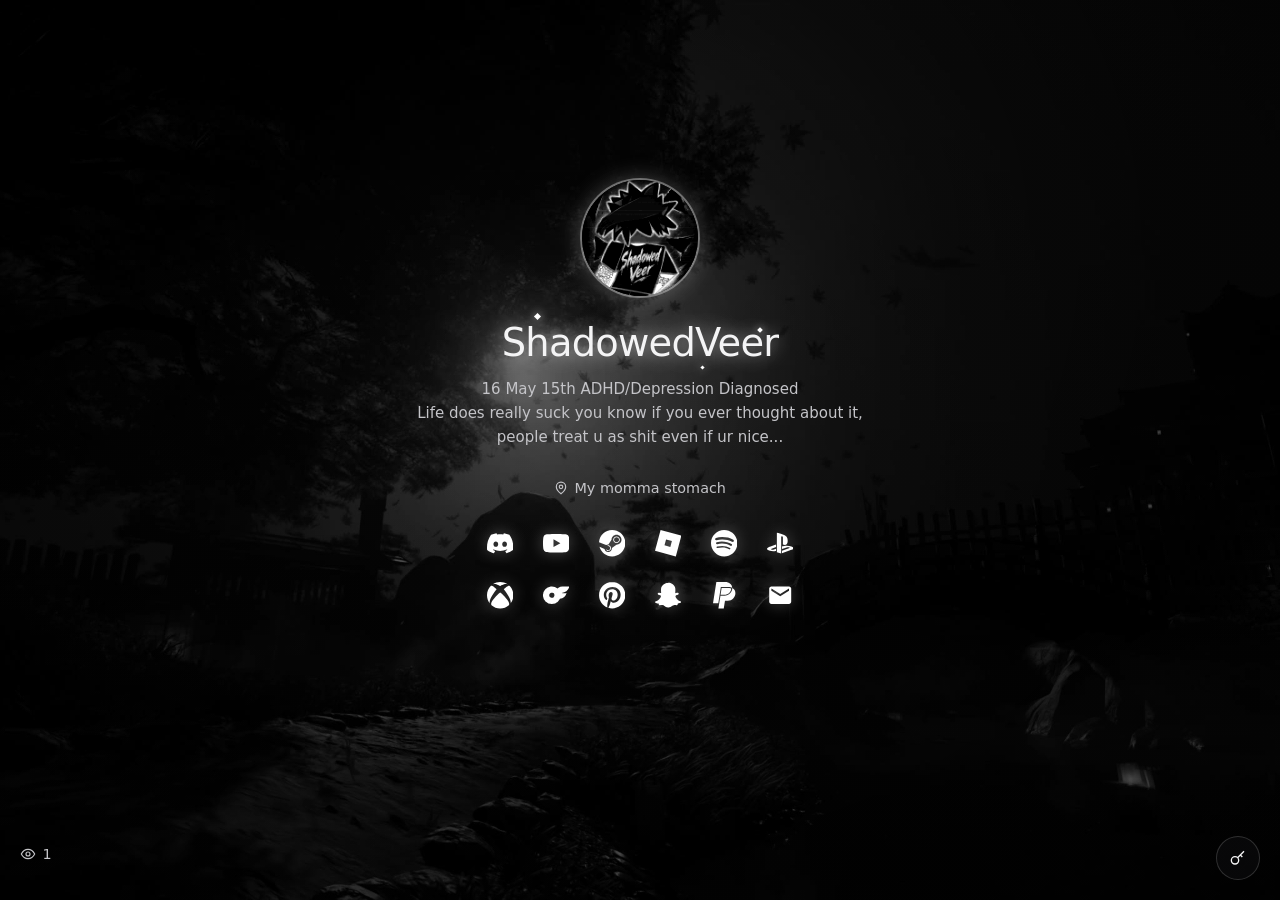
==== index.html @ 4dba654a "Add files via upload" ====
<!DOCTYPE html>
<html lang="en">
<head>
  <meta charset="utf-8" />
  <meta name="viewport" content="width=device-width, initial-scale=1" />
  <title>ShadowedVeer</title>
  <meta name="description" content="16 May 15th ADHD/Depression Diagnosed. Life does really suck you know if you ever thought about it..." />
  <meta name="theme-color" content="#050506" />
  <link rel="icon" href="favicon.svg" />
  <meta property="og:title" content="ShadowedVeer" />
  <meta property="og:image" content="og.jpg" />
  <link rel="stylesheet" href="https://api.fontshare.com/v2/css?f[]=satoshi@400,500,700&display=swap" />
  <style>
    :root {
      --bg: #050506; --fg: #f4f4f5; --muted: #c4c4c8; --subtle: #8e8e96;
      --glass: rgb(18 18 20 / 42%); --border: rgb(255 255 255 / 16%); --danger: #ef4444;
    }
    * { box-sizing: border-box; }
    html, body { margin: 0; min-height: 100dvh; background: var(--bg); color: var(--fg);
      font-family: Satoshi, ui-sans-serif, system-ui, sans-serif; -webkit-font-smoothing: antialiased;
      cursor: url("media/cursor.png") 16 16, auto; }
    button, a, input, select, textarea { font-family: inherit; }
    button, a { cursor: url("media/cursor.png") 16 16, pointer; }
    .bg-video { position: fixed; inset: 0; width: 100%; height: 100%; object-fit: cover; pointer-events: none;
      filter: grayscale(1) contrast(1.04) brightness(.8); z-index: 0; }
    .veil { position: fixed; inset: 0; z-index: 1; pointer-events: none;
      background: radial-gradient(ellipse at 50% 28%, transparent, rgb(0 0 0 / 28%) 72%),
                  linear-gradient(to bottom, rgb(0 0 0 / 8%), rgb(0 0 0 / 32%)); }
    .snow { position: fixed; inset: 0; overflow: hidden; pointer-events: none; z-index: 1; }
    .flake { position: absolute; top: -12px; border-radius: 9999px; background: #f8f8f8;
      box-shadow: 0 0 6px rgb(255 255 255 / 45%); animation: fall linear infinite; }
    .wrap { position: relative; z-index: 2; min-height: 100dvh; display: flex; flex-direction: column;
      align-items: center; justify-content: center; text-align: center; padding: 2.5rem 1.25rem 7rem; }
    .avatar-wrap { position: relative; margin-bottom: 1.25rem; isolation: isolate; }
    .avatar-wrap::before { content: ""; position: absolute; inset: -10px; border-radius: 9999px;
      background: radial-gradient(circle, rgb(255 255 255 / 35%), transparent 68%); filter: blur(8px); }
    .avatar { position: relative; z-index: 1; width: 7.25rem; height: 7.25rem; border-radius: 9999px; object-fit: cover;
      filter: grayscale(1) contrast(1.12); box-shadow: 0 0 0 2px rgb(255 255 255 / 35%), 0 0 28px rgb(255 255 255 / 22%); }
    .name-box { position: relative; margin-bottom: .75rem; }
    h1 { margin: 0; font-size: clamp(2rem, 6vw, 2.4rem); font-weight: 500; letter-spacing: -.02em;
      text-shadow: 0 0 18px rgb(255 255 255 / 55%), 0 0 42px rgb(255 255 255 / 22%); }
    .sparkle { position: absolute; width: 5px; height: 5px; background: #fff; transform: rotate(45deg);
      box-shadow: 0 0 8px rgb(255 255 255 / 80%); animation: twinkle 2.6s ease-in-out infinite; pointer-events: none; }
    .sparkle.a { top: -6px; left: 12%; } .sparkle.b { top: 8px; right: 6%; width: 4px; height: 4px; animation-delay: .8s; }
    .sparkle.c { bottom: -4px; left: 72%; width: 3px; height: 3px; animation-delay: 1.5s; }
    .bio { max-width: 28rem; margin: 0 0 1rem; font-size: 15px; line-height: 1.6; color: var(--muted); white-space: pre-line; }
    .loc { display: flex; align-items: center; justify-content: center; gap: .4rem; color: var(--muted); font-size: .9rem; margin-bottom: 1.75rem; }
    .socials { display: flex; flex-wrap: wrap; justify-content: center; gap: .75rem 1rem; max-width: 22rem; margin: 0 auto 2rem; padding: 0; list-style: none; }
    .socials a, .socials button { display: grid; place-items: center; width: 2.5rem; height: 2.5rem; color: #fff;
      background: none; border: 0; filter: drop-shadow(0 0 8px rgb(255 255 255 / 28%)); }
    .socials svg { width: 1.65rem; height: 1.65rem; fill: currentColor; }
    .views { position: absolute; left: 1.25rem; bottom: 1.5rem; display: flex; align-items: center; gap: .4rem;
      color: var(--muted); font-variant-numeric: tabular-nums; font-size: .9rem; z-index: 3; }
    .login-wrap { position: fixed; right: 1.25rem; bottom: 1.25rem; z-index: 40; }
    .glass { background: var(--glass); border: 1px solid var(--border); backdrop-filter: blur(20px); border-radius: 1rem; }
    .login-btn { width: 2.75rem; height: 2.75rem; border-radius: 9999px; display: grid; place-items: center;
      color: var(--fg); background: var(--glass); border: 1px solid var(--border); }
    .login-panel { width: 18rem; padding: 1rem; margin-bottom: .5rem; }
    .login-panel h3 { margin: 0 0 .75rem; font-size: .9rem; font-weight: 500; }
    .field { width: 100%; margin: 0 0 .6rem; padding: .65rem .75rem; border-radius: .75rem; border: 1px solid var(--border);
      background: rgb(0 0 0 / 40%); color: var(--fg); font-size: .9rem; outline: none; }
    .go, .save { width: 100%; padding: .7rem; border: 0; border-radius: .75rem; background: #fff; color: #111; font-weight: 600; }
    .err { color: var(--danger); font-size: .8rem; margin: 0 0 .5rem; }
    .player { position: fixed; left: 50%; bottom: 4.5rem; transform: translateX(-50%); z-index: 30; width: min(22rem, calc(100% - 2rem));
      padding: .65rem .75rem; display: none; align-items: center; gap: .75rem; }
    .player.on { display: flex; }
    @media (min-width: 640px) { .player { bottom: 1.5rem; } }
    .thumb { width: 2.5rem; height: 2.5rem; border-radius: .5rem; object-fit: cover; background: #111; }
    .player .meta { min-width: 0; flex: 1; text-align: left; }
    .player .meta p { margin: 0; font-size: .85rem; white-space: nowrap; overflow: hidden; text-overflow: ellipsis; }
    .player .meta span { color: var(--muted); font-size: .75rem; }
    .ctrls { display: flex; gap: 2px; }
    .ctrls button { width: 2.25rem; height: 2.25rem; border: 0; background: none; color: var(--muted); }
    .ctrls .play { background: #fff; color: #111; border-radius: 9999px; }
    .admin { display: none; position: relative; z-index: 5; width: min(40rem, 100%); margin: 0 auto; padding: 1.5rem 1rem 6rem; text-align: left; }
    .admin h1 { font-size: 1.5rem; text-shadow: none; }
    .card { padding: 1.15rem; margin-bottom: 1rem; }
    .card h2 { margin: 0 0 .85rem; font-size: .9rem; font-weight: 500; }
    label span { display: block; font-size: .7rem; letter-spacing: .04em; text-transform: uppercase; color: var(--muted); margin-bottom: .35rem; }
    .row { display: flex; gap: .5rem; align-items: center; }
    .ghost { background: none; border: 1px solid var(--border); color: var(--muted); border-radius: 9999px; padding: .35rem .75rem; font-size: .75rem; }
    .muted { color: var(--muted); font-size: .85rem; }
    .tiny { color: var(--subtle); font-size: .75rem; }
    body.admin-mode .wrap, body.admin-mode .bg-video, body.admin-mode .veil, body.admin-mode .snow, body.admin-mode .views, body.admin-mode .player { display: none !important; }
    body.admin-mode .admin { display: block; }
    body.admin-mode { background: #0a0a0b; }
    @keyframes fall { from { transform: translate3d(0,-8vh,0); } to { transform: translate3d(var(--drift,12px),108vh,0); } }
    @keyframes twinkle { 0%,100% { opacity: .2; transform: rotate(45deg) scale(.7); } 50% { opacity: 1; transform: rotate(45deg) scale(1.15); } }
  </style>
</head>
<body>
  <video class="bg-video" id="bg" autoplay muted loop playsinline poster="media/bg-poster.jpg">
    <source src="media/bg.mp4" type="video/mp4" />
  </video>
  <div class="veil"></div>
  <div class="snow" id="snow"></div>

  <main class="wrap">
    <div class="avatar-wrap">
      <img class="avatar" id="avatar" src="media/avatar.gif" alt="" />
    </div>
    <div class="name-box">
      <span class="sparkle a"></span><span class="sparkle b"></span><span class="sparkle c"></span>
      <h1 id="name">ShadowedVeer</h1>
    </div>
    <p class="bio" id="bio">16 May 15th ADHD/Depression Diagnosed
Life does really suck you know if you ever thought about it, people treat u as shit even if ur nice...</p>
    <p class="loc">
      <svg width="14" height="14" viewBox="0 0 24 24" fill="none" stroke="currentColor" stroke-width="2"><path d="M20 10c0 6-8 12-8 12s-8-6-8-12a8 8 0 1 1 16 0z"/><circle cx="12" cy="10" r="3"/></svg>
      <span id="loc">My momma stomach</span>
    </p>
    <ul class="socials" id="socials"></ul>
  </main>
  <p class="views">
    <svg width="16" height="16" viewBox="0 0 24 24" fill="none" stroke="currentColor" stroke-width="1.75"><path d="M2 12s3.5-7 10-7 10 7 10 7-3.5 7-10 7S2 12 2 12z"/><circle cx="12" cy="12" r="3"/></svg>
    <span id="views">0</span>
  </p>

  <div class="player glass" id="player">
    <img class="thumb" id="yt-thumb" alt="" />
    <div id="yt-host" style="position:absolute;width:1px;height:1px;overflow:hidden"></div>
    <div class="meta"><p id="yt-title">YouTube</p><span id="yt-sub">tap to play</span></div>
    <div class="ctrls">
      <button type="button" id="yt-prev" hidden>Prev</button>
      <button type="button" class="play" id="yt-play">Play</button>
      <button type="button" id="yt-next" hidden>Next</button>
    </div>
  </div>

  <div class="login-wrap">
    <div id="login-panel" class="login-panel glass" hidden>
      <div class="row" style="justify-content:space-between;margin-bottom:.5rem">
        <h3>Login with password</h3>
        <button type="button" id="login-x" class="ghost">X</button>
      </div>
      <form id="login-form">
        <input class="field" type="password" id="pw" placeholder="Password" autocomplete="current-password" />
        <p class="err" id="login-err" hidden>Wrong password</p>
        <button class="go" type="submit">Enter</button>
      </form>
    </div>
    <button class="login-btn" id="login-open" type="button" aria-label="Login">
      <svg width="16" height="16" viewBox="0 0 24 24" fill="none" stroke="currentColor" stroke-width="2"><circle cx="7.5" cy="15.5" r="5.5"/><path d="M21 2l-9.6 9.6M15.5 7.5l3 3"/></svg>
    </button>
  </div>

  <div class="admin" id="admin">
    <h1>Edit profile</h1>
    <p class="muted">Changes save in this browser.</p>
    <form id="ed">
      <div class="card glass">
        <h2>Identity</h2>
        <label><span>Name</span><input class="field" id="f-name" maxlength="40" /></label>
        <label><span>Bio</span><textarea class="field" id="f-bio" rows="4"></textarea></label>
        <label><span>Location</span><input class="field" id="f-loc" /></label>
      </div>
      <div class="card glass">
        <h2>Profile picture URL</h2>
        <input class="field" id="f-avatar" placeholder="media/avatar.gif or https://..." />
      </div>
      <div class="card glass">
        <h2>Background URL</h2>
        <input class="field" id="f-bg" placeholder="media/bg.mp4 or https://..." />
      </div>
      <div class="card glass">
        <div class="row" style="justify-content:space-between"><h2>YouTube links</h2>
          <button type="button" class="ghost" id="add-yt">Add link</button></div>
        <div id="yt-list"></div>
      </div>
      <button class="save" type="submit">Save changes</button>
      <p class="tiny" style="margin-top:.8rem"><a href="index.html" style="color:var(--muted)">View profile</a></p>
    </form>
  </div>

  <script>
    (function () {
      var PASS = "96924495nayn@";
      var KEY = "sv-profile-v1";
      var ICONS = {
        discord: "M20.317 4.37a19.79 19.79 0 00-4.885-1.515.074.074 0 00-.079.037c-.21.375-.445.865-.608 1.25-1.845-.276-3.68-.276-5.487 0-.164-.393-.406-.874-.618-1.25a.077.077 0 00-.079-.037 19.736 19.736 0 00-4.885 1.516.07.07 0 00-.032.027C.533 9.046-.319 13.58.099 18.058a.082.082 0 00.031.056c2.053 1.508 4.041 2.423 5.993 3.029a.078.078 0 00.084-.028c.462-.63.873-1.295 1.226-1.994a.076.076 0 00-.042-.106 12.3 12.3 0 01-1.872-.892.077.077 0 01-.008-.128c.126-.094.252-.192.372-.291a.074.074 0 01.078-.011c3.928 1.793 8.18 1.793 12.061 0a.074.074 0 01.079.01c.12.099.246.198.373.292a.077.077 0 01-.007.128 12.3 12.3 0 01-1.873.891.077.077 0 00-.041.107c.36.698.772 1.363 1.225 1.993a.076.076 0 00.084.029c1.961-.607 3.95-1.522 6.002-3.03a.077.077 0 00.031-.055c.5-5.177-.838-9.674-3.549-13.66a.061.061 0 00-.031-.03zM8.02 15.331c-1.183 0-2.157-1.086-2.157-2.419 0-1.333.956-2.419 2.157-2.419 1.211 0 2.176 1.095 2.157 2.42 0 1.333-.956 2.418-2.157 2.418zm7.975 0c-1.183 0-2.157-1.086-2.157-2.419 0-1.333.955-2.419 2.157-2.419 1.21 0 2.176 1.095 2.157 2.42 0 1.333-.946 2.418-2.157 2.418z",
        youtube: "M23.498 6.186a3.016 3.016 0 00-2.122-2.136C19.505 3.545 12 3.545 12 3.545s-7.505 0-9.377.505A3.017 3.017 0 00.502 6.186C0 8.07 0 12 0 12s0 3.93.502 5.814a3.016 3.016 0 002.122 2.136c1.871.505 9.376.505 9.376.505s7.505 0 9.377-.505a3.015 3.015 0 002.122-2.136C24 15.93 24 12 24 12s0-3.93-.502-5.814zM9.545 15.568V8.432L15.818 12l-6.273 3.568z",
        steam: "M11.979 0C5.678 0 .511 4.86.022 11.037l6.432 2.658c.545-.371 1.203-.59 1.912-.59.063 0 .125.004.188.006l2.861-4.142V8.91c0-2.495 2.028-4.524 4.524-4.524 2.494 0 4.524 2.031 4.524 4.527s-2.03 4.525-4.524 4.525h-.105l-4.076 2.911c0 .052.004.105.004.159 0 1.875-1.515 3.396-3.39 3.396-1.635 0-3.016-1.173-3.331-2.727L.436 15.27C1.862 20.307 6.486 24 11.979 24c6.627 0 11.999-5.373 11.999-12S18.605 0 11.979 0zM7.54 18.21l-1.473-.61c.262.543.714.999 1.314 1.25 1.297.539 2.793-.076 3.332-1.375.263-.63.264-1.319.005-1.949s-.75-1.121-1.377-1.383c-.624-.26-1.29-.249-1.878-.03l1.523.63c.956.4 1.409 1.5 1.009 2.455-.397.957-1.497 1.41-2.454 1.012H7.54zm11.415-9.303c0-1.662-1.353-3.015-3.015-3.015-1.665 0-3.015 1.353-3.015 3.015 0 1.665 1.35 3.015 3.015 3.015 1.663 0 3.015-1.35 3.015-3.015zm-5.273-.005c0-1.252 1.013-2.266 2.265-2.266 1.249 0 2.266 1.014 2.266 2.266 0 1.251-1.017 2.265-2.266 2.265-1.253 0-2.265-1.014-2.265-2.265z",
        roblox: "M18.926 23.998 0 18.892 5.075.002 24 5.108ZM15.348 10.09l-5.282-1.453-1.414 5.273 5.282 1.453z",
        spotify: "M12 0C5.4 0 0 5.4 0 12s5.4 12 12 12 12-5.4 12-12S18.66 0 12 0zm5.521 17.34c-.24.359-.66.48-1.021.24-2.82-1.74-6.36-2.101-10.561-1.141-.418.122-.779-.179-.899-.539-.12-.421.18-.78.54-.9 4.56-1.021 8.52-.6 11.64 1.32.42.18.479.659.301 1.02zm1.44-3.3c-.301.42-.841.6-1.262.3-3.239-1.98-8.159-2.58-11.939-1.38-.479.12-1.02-.12-1.14-.6-.12-.48.12-1.021.6-1.141C9.6 9.9 15 10.561 18.72 12.84c.361.181.54.78.241 1.2zm.12-3.36C15.24 8.4 8.82 8.16 5.16 9.301c-.6.179-1.2-.181-1.38-.721-.18-.601.18-1.2.72-1.381 4.26-1.26 11.28-1.02 15.721 1.621.539.3.719 1.02.419 1.56-.299.421-1.02.599-1.559.3z",
        playstation: "M8.984 2.596v17.547l3.915 1.261V6.688c0-.69.304-1.151.794-.991.636.18.76.814.76 1.505v5.875c2.441 1.193 4.362-.002 4.362-3.152 0-3.237-1.126-4.675-4.438-5.827-1.307-.448-3.728-1.186-5.39-1.502zm4.656 16.241l6.296-2.275c.715-.258.826-.625.246-.818-.586-.192-1.637-.139-2.357.123l-4.205 1.5V14.98l.24-.085s1.201-.42 2.913-.615c1.696-.18 3.785.03 5.437.661 1.848.601 2.04 1.472 1.576 2.072-.465.6-1.622 1.036-1.622 1.036l-8.544 3.107V18.86zM1.807 18.6c-1.9-.545-2.214-1.668-1.352-2.32.801-.586 2.16-1.052 2.16-1.052l5.615-2.013v2.313L4.205 17c-.705.271-.825.632-.239.826.586.195 1.637.15 2.343-.12L8.247 17v2.074c-.12.03-.256.044-.39.073-1.939.331-3.996.196-6.038-.479z",
        xbox: "M4.102 21.033C6.211 22.881 8.977 24 12 24c3.026 0 5.789-1.119 7.902-2.967 1.877-1.912-4.316-8.709-7.902-11.417-3.582 2.708-9.779 9.505-7.898 11.417zm11.16-14.406c2.5 2.961 7.484 10.313 6.076 12.912C23.002 17.48 24 14.861 24 12.004c0-3.34-1.365-6.362-3.57-8.536 0 0-.027-.022-.082-.042-.063-.022-.152-.045-.281-.045-.592 0-1.985.434-4.805 3.246zM3.654 3.426c-.057.02-.082.041-.086.042C1.365 5.642 0 8.664 0 12.004c0 2.854.998 5.473 2.661 7.533-1.401-2.605 3.579-9.951 6.08-12.91-2.82-2.813-4.216-3.245-4.806-3.245-.131 0-.223.021-.281.046v-.002zM12 3.551S9.055 1.828 6.755 1.746c-.903-.033-1.454.295-1.521.339C7.379.646 9.659 0 11.984 0H12c2.334 0 4.605.646 6.766 2.085-.068-.046-.615-.372-1.52-.339C14.946 1.828 12 3.545 12 3.545v.006z",
        onlyfans: "M24 4.003h-4.015c-3.45 0-5.3.197-6.748 1.957a7.996 7.996 0 1 0 2.103 9.211c3.182-.231 5.39-2.134 6.085-5.173 0 0-2.399.585-4.43 0 4.018-.777 6.333-3.037 7.005-5.995zM5.61 12A2.391 2.391 0 0 1 9.28 9.97a2.966 2.966 0 0 1 2.998-2.528h.008c-.92 1.778-1.407 3.352-1.998 5.263A2.392 2.392 0 0 1 5.61 12zm2.386-7.996a7.996 7.996 0 1 0 7.996 7.996 7.996 7.996 0 0 0-7.996-7.996zm0 10.394A2.399 2.399 0 1 1 10.395 12a2.396 2.396 0 0 1-2.399 2.398z",
        pinterest: "M12.017 0C5.396 0 .029 5.367.029 11.987c0 5.079 3.158 9.417 7.618 11.162-.105-.949-.199-2.403.041-3.439.219-.937 1.406-5.957 1.406-5.957s-.359-.72-.359-1.781c0-1.663.967-2.911 2.168-2.911 1.024 0 1.518.769 1.518 1.688 0 1.029-.653 2.567-.992 3.992-.285 1.193.6 2.165 1.775 2.165 2.128 0 3.768-2.245 3.768-5.487 0-2.861-2.063-4.869-5.008-4.869-3.41 0-5.409 2.562-5.409 5.199 0 1.033.394 2.143.889 2.741.099.12.112.225.085.345-.09.375-.293 1.199-.334 1.363-.053.225-.172.271-.401.165-1.495-.69-2.433-2.878-2.433-4.646 0-3.776 2.748-7.252 7.92-7.252 4.158 0 7.392 2.967 7.392 6.923 0 4.135-2.607 7.462-6.233 7.462-1.214 0-2.354-.629-2.758-1.379l-.749 2.848c-.269 1.045-1.004 2.352-1.498 3.146 1.123.345 2.306.535 3.55.535 6.607 0 11.985-5.365 11.985-11.987C23.97 5.39 18.592.026 11.985.026L12.017 0z",
        snapchat: "M12.206.793c.99 0 4.347.276 5.93 3.821.529 1.193.403 3.219.299 4.847l-.003.06c-.012.18-.022.345-.03.51.075.045.203.09.401.09.3-.016.659-.12 1.033-.301.165-.088.344-.104.464-.104.182 0 .359.029.509.09.45.149.734.479.734.838.015.449-.39.839-1.213 1.168-.089.029-.209.075-.344.119-.45.135-1.139.36-1.333.81-.09.224-.061.524.12.868l.015.015c.06.136 1.526 3.475 4.791 4.014.255.044.435.27.42.509 0 .075-.015.149-.045.225-.24.569-1.273.988-3.146 1.271-.059.091-.12.375-.164.57-.029.179-.074.36-.134.553-.076.271-.27.405-.555.405h-.03c-.135 0-.313-.031-.538-.074-.36-.075-.765-.135-1.273-.135-.3 0-.599.015-.913.074-.6.104-1.123.464-1.723.884-.853.599-1.826 1.288-3.294 1.288-.06 0-.119-.015-.18-.015h-.149c-1.468 0-2.427-.675-3.279-1.288-.599-.42-1.107-.779-1.707-.884-.314-.045-.629-.074-.928-.074-.54 0-.958.089-1.272.149-.211.043-.391.074-.54.074-.374 0-.523-.224-.583-.42-.061-.192-.09-.389-.135-.567-.046-.181-.105-.494-.166-.57-1.918-.222-2.95-.642-3.189-1.226-.031-.063-.052-.15-.055-.225-.015-.243.165-.465.42-.509 3.264-.54 4.73-3.879 4.791-4.02l.016-.029c.18-.345.224-.645.119-.869-.195-.434-.884-.658-1.332-.809-.121-.029-.24-.074-.346-.119-1.107-.435-1.257-.93-1.197-1.273.09-.479.674-.793 1.168-.793.146 0 .27.029.383.074.42.194.789.3 1.104.3.234 0 .384-.06.465-.105l-.046-.569c-.098-1.626-.225-3.651.307-4.837C7.392 1.077 10.739.807 11.727.807l.419-.015h.06z",
        paypal: "M15.607 4.653H8.941L6.645 19.251H1.82L4.862 0h7.995c3.754 0 6.375 2.294 6.473 5.513-.648-.478-2.105-.86-3.722-.86m6.57 5.546c0 3.41-3.01 6.853-6.958 6.853h-2.493L11.595 24H6.74l1.845-11.538h3.592c4.208 0 7.346-3.634 7.153-6.949a5.24 5.24 0 0 1 2.848 4.686M9.653 5.546h6.408c.907 0 1.942.222 2.363.541-.195 2.741-2.655 5.483-6.441 5.483H8.714Z",
        email: "M20 4H4c-1.1 0-2 .9-2 2v12c0 1.1.9 2 2 2h16c1.1 0 2-.9 2-2V6c0-1.1-.9-2-2-2Zm0 4-8 5-8-5V6l8 5 8-5v2Z"
      };
      var DEFAULTS = {
        displayName: "ShadowedVeer",
        description: "16 May 15th ADHD/Depression Diagnosed\nLife does really suck you know if you ever thought about it, people treat u as shit even if ur nice...",
        location: "My momma stomach",
        avatar: "media/avatar.gif",
        background: "media/bg.mp4",
        socials: [
          { social: "discord", href: "https://discord.com/users/603150263913545729", mode: "link", value: "__veer" },
          { social: "youtube", href: "https://youtube.com/@Shadowed_Veer", mode: "link", value: "YouTube" },
          { social: "steam", href: "https://steamcommunity.com/id/veerwal", mode: "link", value: "veerwal" },
          { social: "roblox", href: "https://www.roblox.com/users/1602172915/profile", mode: "link", value: "Shadowed_Veer" },
          { social: "spotify", href: "https://open.spotify.com/user/31j4pghm6y7cz7bfi6kbivedrwq4", mode: "link", value: "Spotify" },
          { social: "playstation", href: "https://psnprofiles.com/S3_Veer", mode: "link", value: "S3_Veer" },
          { social: "xbox", href: "https://www.xbox.com/en-US/play/user/veerjersey", mode: "link", value: "veerjersey" },
          { social: "onlyfans", href: "", mode: "text", value: "LMAO HAHA U THOUGHT BOZO" },
          { social: "pinterest", href: "https://pinterest.com/shadowedveer", mode: "link", value: "Pinterest" },
          { social: "snapchat", href: "https://www.snapchat.com/add/shadowedveer", mode: "link", value: "shadowedveer" },
          { social: "paypal", href: "https://paypal.me/veerinter", mode: "link", value: "PayPal" },
          { social: "email", href: "mailto:shadowedveer@windowsxp.fyi", mode: "link", value: "email" }
        ],
        youtubeTracks: []
      };

      function loadProfile() {
        try {
          var s = JSON.parse(localStorage.getItem(KEY) || "null");
          if (s && s.displayName) {
            s.socials = s.socials || DEFAULTS.socials;
            s.youtubeTracks = s.youtubeTracks || [];
            return s;
          }
        } catch (e) {}
        return DEFAULTS;
      }
      function isAdmin() {
        var p = location.pathname.replace(/\/+$/, "");
        return /admin(\.html)?$/i.test(p) || location.hash === "#admin" || /[?&]admin(?:&|=|$)/.test(location.search);
      }
      function ytId(raw) {
        var v = String(raw || "").trim();
        if (/^[\w-]{11}$/.test(v)) return v;
        try {
          var u = new URL(v);
          var h = u.hostname.replace(/^www\./, "").replace(/^m\./, "");
          if (h === "youtu.be") {
            var id = u.pathname.split("/").filter(Boolean)[0];
            return /^[\w-]{11}$/.test(id || "") ? id : null;
          }
          if (h.indexOf("youtube.com") !== -1) {
            var q = u.searchParams.get("v");
            if (q && /^[\w-]{11}$/.test(q)) return q;
          }
        } catch (e) {}
        return null;
      }
      function svgIcon(name) {
        var path = ICONS[name] || ICONS.email;
        var ns = "http://www.w3.org/2000/svg";
        var s = document.createElementNS(ns, "svg");
        s.setAttribute("viewBox", "0 0 24 24");
        var p = document.createElementNS(ns, "path");
        p.setAttribute("d", path);
        s.appendChild(p);
        return s;
      }

      var profile = loadProfile();
      var list = document.getElementById("socials");
      profile.socials.forEach(function (s) {
        var li = document.createElement("li");
        var node;
        if (s.mode === "text" || !s.href) {
          node = document.createElement("button");
          node.type = "button";
          node.title = s.value || s.social;
          node.onclick = function () {
            if (navigator.clipboard) navigator.clipboard.writeText(s.value || "");
          };
        } else {
          node = document.createElement("a");
          node.href = s.href;
          node.target = "_blank";
          node.rel = "noopener";
          node.title = s.social;
        }
        node.appendChild(svgIcon(s.social));
        li.appendChild(node);
        list.appendChild(li);
      });

      document.getElementById("name").textContent = profile.displayName;
      document.getElementById("bio").textContent = profile.description;
      document.getElementById("loc").textContent = profile.location;
      document.getElementById("avatar").src = profile.avatar || "media/avatar.gif";
      var bg = document.getElementById("bg");
      if (profile.background && profile.background !== "media/bg.mp4") {
        bg.querySelector("source").src = profile.background;
        bg.load();
      }

      var snow = document.getElementById("snow");
      var n = Math.min(42, Math.floor(window.innerWidth / 20));
      for (var i = 0; i < n; i++) {
        var f = document.createElement("i");
        f.className = "flake";
        var sz = 2 + Math.random() * 4;
        f.style.left = Math.random() * 100 + "%";
        f.style.width = sz + "px";
        f.style.height = sz + "px";
        f.style.opacity = String(0.35 + Math.random() * 0.5);
        f.style.animationDuration = 8 + Math.random() * 10 + "s";
        f.style.animationDelay = -Math.random() * 12 + "s";
        f.style.setProperty("--drift", (Math.random() * 40 - 20).toFixed(0) + "px");
        snow.appendChild(f);
      }

      var views = Number(localStorage.getItem("sv-views") || "0") + 1;
      localStorage.setItem("sv-views", String(views));
      document.getElementById("views").textContent = String(views);
      fetch("https://api.counterapi.dev/v1/shadowedveer/lol/up").then(function (r) { return r.json(); }).then(function (j) {
        if (j && typeof j.count === "number") document.getElementById("views").textContent = String(j.count);
      }).catch(function () {});

      var frames = [profile.displayName, profile.displayName + ".", profile.displayName + "..", profile.displayName + "...", "\u2726 " + profile.displayName];
      var fi = 0;
      setInterval(function () { document.title = frames[fi++ % frames.length]; }, 900);

      document.getElementById("login-open").onclick = function () {
        if (sessionStorage.getItem("sv-ok") === "1") {
          location.href = "admin.html";
          return;
        }
        document.getElementById("login-panel").hidden = false;
      };
      document.getElementById("login-x").onclick = function () {
        document.getElementById("login-panel").hidden = true;
      };
      document.getElementById("login-form").onsubmit = function (e) {
        e.preventDefault();
        if (document.getElementById("pw").value === PASS) {
          sessionStorage.setItem("sv-ok", "1");
          location.href = "admin.html";
        } else {
          document.getElementById("login-err").hidden = false;
        }
      };

      var tracks = (profile.youtubeTracks || []).map(function (t) {
        return { url: t.url, videoId: t.videoId || ytId(t.url), title: t.title || "YouTube" };
      }).filter(function (t) { return t.videoId; });
      if (tracks.length) {
        var idx = 0, playing = false, player = null;
        document.getElementById("player").classList.add("on");
        document.getElementById("yt-thumb").src = "https://i.ytimg.com/vi/" + tracks[0].videoId + "/mqdefault.jpg";
        document.getElementById("yt-title").textContent = tracks[0].title;
        if (tracks.length > 1) {
          document.getElementById("yt-prev").hidden = false;
          document.getElementById("yt-next").hidden = false;
        }
        var tag = document.createElement("script");
        tag.src = "https://www.youtube.com/iframe_api";
        document.head.appendChild(tag);
        window.onYouTubeIframeAPIReady = function () {
          player = new YT.Player("yt-host", {
            videoId: tracks[0].videoId, width: 8, height: 8,
            playerVars: { autoplay: 0, controls: 0, rel: 0, playsinline: 1 }
          });
        };
        function show(i) {
          idx = i;
          document.getElementById("yt-title").textContent = tracks[i].title;
          document.getElementById("yt-thumb").src = "https://i.ytimg.com/vi/" + tracks[i].videoId + "/mqdefault.jpg";
          if (player) player.loadVideoById(tracks[i].videoId);
        }
        document.getElementById("yt-play").onclick = function () {
          if (!player) return;
          if (playing) player.pauseVideo(); else player.playVideo();
          playing = !playing;
          document.getElementById("yt-play").textContent = playing ? "Pause" : "Play";
        };
        document.getElementById("yt-prev").onclick = function () { show((idx - 1 + tracks.length) % tracks.length); };
        document.getElementById("yt-next").onclick = function () { show((idx + 1) % tracks.length); };
        window.addEventListener("pointerdown", function start() {
          if (player && player.playVideo) player.playVideo();
          window.removeEventListener("pointerdown", start);
        });
      }

      if (isAdmin()) {
        if (sessionStorage.getItem("sv-ok") !== "1") {
          document.getElementById("login-panel").hidden = false;
          document.getElementById("login-form").onsubmit = function (e) {
            e.preventDefault();
            if (document.getElementById("pw").value === PASS) {
              sessionStorage.setItem("sv-ok", "1");
              location.reload();
            } else document.getElementById("login-err").hidden = false;
          };
        } else {
          document.body.classList.add("admin-mode");
          document.getElementById("f-name").value = profile.displayName;
          document.getElementById("f-bio").value = profile.description;
          document.getElementById("f-loc").value = profile.location;
          document.getElementById("f-avatar").value = profile.avatar;
          document.getElementById("f-bg").value = profile.background;
          var ytBox = document.getElementById("yt-list");
          var yts = (profile.youtubeTracks || []).slice();
          function drawYt() {
            ytBox.innerHTML = "";
            yts.forEach(function (t, i) {
              var row = document.createElement("div");
              row.className = "row";
              row.style.margin = "0.4rem 0";
              var inp = document.createElement("input");
              inp.className = "field";
              inp.placeholder = "https://youtu.be/...";
              inp.value = t.url || "";
              inp.oninput = function () { yts[i].url = inp.value; };
              var rm = document.createElement("button");
              rm.type = "button";
              rm.className = "ghost";
              rm.textContent = "X";
              rm.onclick = function () { yts.splice(i, 1); drawYt(); };
              row.appendChild(inp);
              row.appendChild(rm);
              ytBox.appendChild(row);
            });
          }
          drawYt();
          document.getElementById("add-yt").onclick = function () {
            yts.push({ url: "", videoId: "", title: "YouTube" });
            drawYt();
          };
          document.getElementById("ed").onsubmit = function (e) {
            e.preventDefault();
            var next = {
              displayName: document.getElementById("f-name").value || profile.displayName,
              description: document.getElementById("f-bio").value,
              location: document.getElementById("f-loc").value,
              avatar: document.getElementById("f-avatar").value || profile.avatar,
              background: document.getElementById("f-bg").value || profile.background,
              socials: profile.socials,
              youtubeTracks: yts.map(function (t) {
                var id = ytId(t.url);
                return id ? { url: "https://www.youtube.com/watch?v=" + id, videoId: id, title: t.title || "YouTube" } : null;
              }).filter(Boolean)
            };
            localStorage.setItem(KEY, JSON.stringify(next));
            alert("Saved. Open the profile to see it.");
            location.href = "index.html";
          };
        }
      }
    })();
  </script>
</body>
</html>
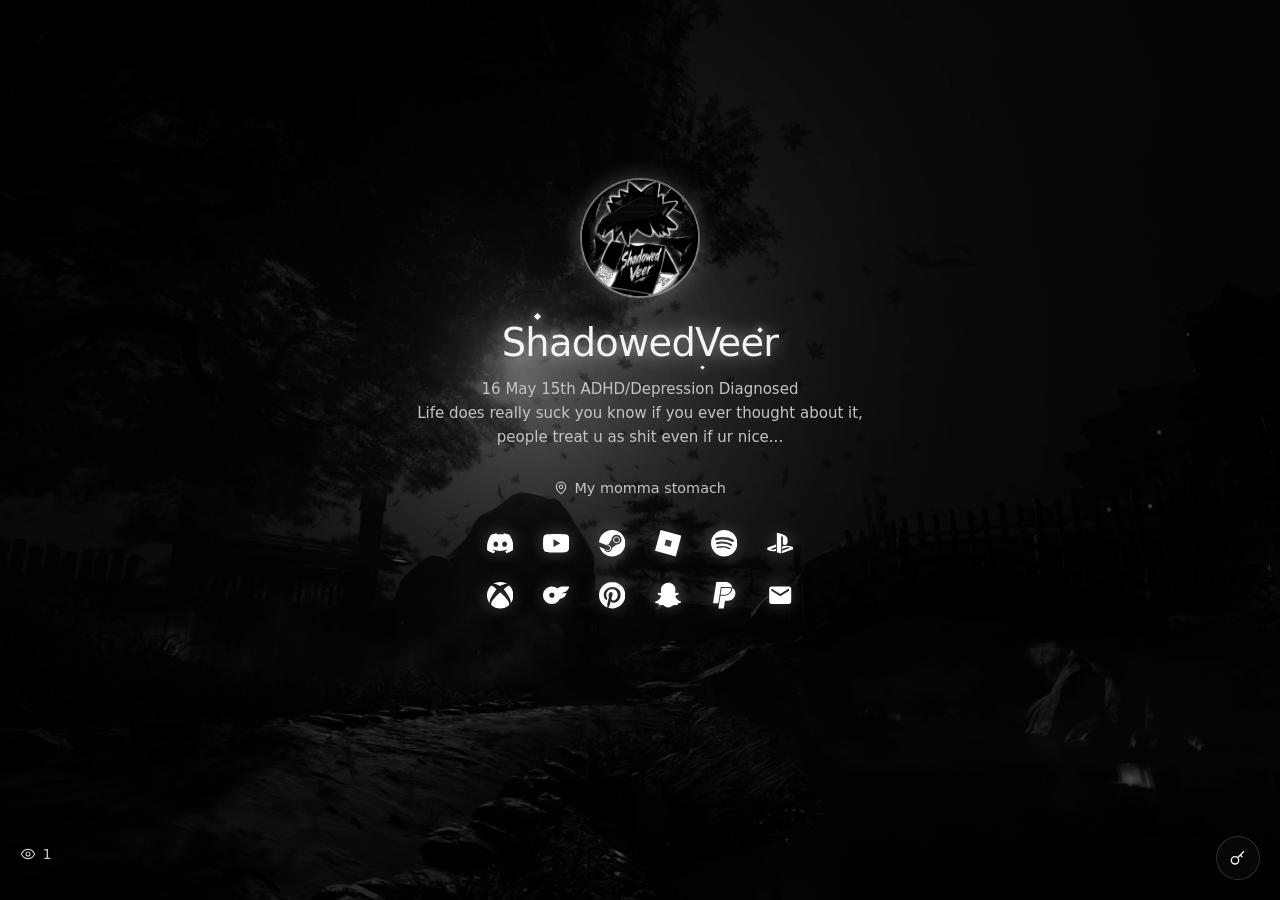
==== commit 4ac57b98: "Add files via upload" ====
--- a/index.html
+++ b/index.html
@@ -10,6 +10,12 @@
   <meta property="og:title" content="ShadowedVeer" />
   <meta property="og:image" content="og.jpg" />
   <link rel="stylesheet" href="https://api.fontshare.com/v2/css?f[]=satoshi@400,500,700&display=swap" />
+  <script>
+    (function () {
+      var t = location.pathname + location.search + location.hash;
+      if (/admin/i.test(t)) document.documentElement.classList.add("admin-on");
+    })();
+  </script>
   <style>
     :root {
       --bg: #050506; --fg: #f4f4f5; --muted: #c4c4c8; --subtle: #8e8e96;
@@ -81,9 +87,14 @@
     .ghost { background: none; border: 1px solid var(--border); color: var(--muted); border-radius: 9999px; padding: .35rem .75rem; font-size: .75rem; }
     .muted { color: var(--muted); font-size: .85rem; }
     .tiny { color: var(--subtle); font-size: .75rem; }
-    body.admin-mode .wrap, body.admin-mode .bg-video, body.admin-mode .veil, body.admin-mode .snow, body.admin-mode .views, body.admin-mode .player { display: none !important; }
+    body.admin-mode .wrap, body.admin-mode .bg-video, body.admin-mode .veil, body.admin-mode .snow, body.admin-mode .views, body.admin-mode .player, body.admin-mode .login-wrap { display: none !important; }
     body.admin-mode .admin { display: block; }
     body.admin-mode { background: #0a0a0b; }
+    html.admin-on .bg-video, html.admin-on .player, html.admin-on .wrap, html.admin-on .snow, html.admin-on .veil, html.admin-on .views, html.admin-on .login-wrap { display: none !important; }
+    html.admin-on .admin { display: block; }
+    html.admin-on, html.admin-on body { background: #0a0a0b; }
+    .preview { width: 4rem; height: 4rem; border-radius: 9999px; object-fit: cover; background: #111; }
+    .preview.wide { width: 100%; height: 5rem; border-radius: .75rem; }
     @keyframes fall { from { transform: translate3d(0,-8vh,0); } to { transform: translate3d(var(--drift,12px),108vh,0); } }
     @keyframes twinkle { 0%,100% { opacity: .2; transform: rotate(45deg) scale(.7); } 50% { opacity: 1; transform: rotate(45deg) scale(1.15); } }
   </style>
@@ -155,17 +166,30 @@
         <label><span>Location</span><input class="field" id="f-loc" /></label>
       </div>
       <div class="card glass">
-        <h2>Profile picture URL</h2>
-        <input class="field" id="f-avatar" placeholder="media/avatar.gif or https://..." />
+        <h2>Profile picture</h2>
+        <div class="row">
+          <img class="preview" id="avatar-prev" src="media/avatar.gif" alt="" />
+          <div style="flex:1">
+            <input class="field" id="f-avatar" placeholder="media/avatar.gif or https://..." />
+            <input class="field" type="file" id="avatar-file" accept="image/*" />
+          </div>
+        </div>
       </div>
       <div class="card glass">
-        <h2>Background URL</h2>
+        <h2>Background</h2>
         <input class="field" id="f-bg" placeholder="media/bg.mp4 or https://..." />
+        <input class="field" type="file" id="bg-file" accept="image/*,video/mp4,video/webm" />
       </div>
       <div class="card glass">
         <div class="row" style="justify-content:space-between"><h2>YouTube links</h2>
           <button type="button" class="ghost" id="add-yt">Add link</button></div>
+        <p class="tiny">These play on the public profile only — not here.</p>
         <div id="yt-list"></div>
+      </div>
+      <div class="card glass">
+        <div class="row" style="justify-content:space-between"><h2>Socials</h2>
+          <button type="button" class="ghost" id="add-soc">Add</button></div>
+        <div id="soc-list"></div>
       </div>
       <button class="save" type="submit">Save changes</button>
       <p class="tiny" style="margin-top:.8rem"><a href="index.html" style="color:var(--muted)">View profile</a></p>
@@ -174,7 +198,17 @@
 
   <script>
     (function () {
-      var PASS = "96924495nayn@";
+      var PASS_HASH = "44bab0297becebd410b16acd4dc55a425861a2582b3c8fe6478beb963263f61a";
+      function hex(buf) {
+        return Array.from(new Uint8Array(buf)).map(function (b) {
+          return b.toString(16).padStart(2, "0");
+        }).join("");
+      }
+      function checkPass(pw) {
+        return crypto.subtle.digest("SHA-256", new TextEncoder().encode("sv-admin-v1" + pw)).then(function (buf) {
+          return hex(buf) === PASS_HASH;
+        });
+      }
       var KEY = "sv-profile-v1";
       var ICONS = {
         discord: "M20.317 4.37a19.79 19.79 0 00-4.885-1.515.074.074 0 00-.079.037c-.21.375-.445.865-.608 1.25-1.845-.276-3.68-.276-5.487 0-.164-.393-.406-.874-.618-1.25a.077.077 0 00-.079-.037 19.736 19.736 0 00-4.885 1.516.07.07 0 00-.032.027C.533 9.046-.319 13.58.099 18.058a.082.082 0 00.031.056c2.053 1.508 4.041 2.423 5.993 3.029a.078.078 0 00.084-.028c.462-.63.873-1.295 1.226-1.994a.076.076 0 00-.042-.106 12.3 12.3 0 01-1.872-.892.077.077 0 01-.008-.128c.126-.094.252-.192.372-.291a.074.074 0 01.078-.011c3.928 1.793 8.18 1.793 12.061 0a.074.074 0 01.079.01c.12.099.246.198.373.292a.077.077 0 01-.007.128 12.3 12.3 0 01-1.873.891.077.077 0 00-.041.107c.36.698.772 1.363 1.225 1.993a.076.076 0 00.084.029c1.961-.607 3.95-1.522 6.002-3.03a.077.077 0 00.031-.055c.5-5.177-.838-9.674-3.549-13.66a.061.061 0 00-.031-.03zM8.02 15.331c-1.183 0-2.157-1.086-2.157-2.419 0-1.333.956-2.419 2.157-2.419 1.211 0 2.176 1.095 2.157 2.42 0 1.333-.956 2.418-2.157 2.418zm7.975 0c-1.183 0-2.157-1.086-2.157-2.419 0-1.333.955-2.419 2.157-2.419 1.21 0 2.176 1.095 2.157 2.42 0 1.333-.946 2.418-2.157 2.418z",
@@ -257,6 +291,19 @@
       }
 
       var profile = loadProfile();
+      var adminPage = isAdmin();
+      if (adminPage) {
+        document.documentElement.classList.add("admin-on");
+        document.body.classList.add("admin-mode");
+        var bgVid = document.getElementById("bg");
+        if (bgVid) {
+          bgVid.pause();
+          bgVid.removeAttribute("src");
+          bgVid.querySelector("source").removeAttribute("src");
+          bgVid.load();
+        }
+      }
+
       var list = document.getElementById("socials");
       profile.socials.forEach(function (s) {
         var li = document.createElement("li");
@@ -329,18 +376,20 @@
       };
       document.getElementById("login-form").onsubmit = function (e) {
         e.preventDefault();
-        if (document.getElementById("pw").value === PASS) {
-          sessionStorage.setItem("sv-ok", "1");
-          location.href = "admin.html";
-        } else {
-          document.getElementById("login-err").hidden = false;
-        }
+        checkPass(document.getElementById("pw").value).then(function (ok) {
+          if (ok) {
+            sessionStorage.setItem("sv-ok", "1");
+            location.href = "admin.html";
+          } else {
+            document.getElementById("login-err").hidden = false;
+          }
+        });
       };
 
       var tracks = (profile.youtubeTracks || []).map(function (t) {
         return { url: t.url, videoId: t.videoId || ytId(t.url), title: t.title || "YouTube" };
       }).filter(function (t) { return t.videoId; });
-      if (tracks.length) {
+      if (!adminPage && tracks.length) {
         var idx = 0, playing = false, player = null;
         document.getElementById("player").classList.add("on");
         document.getElementById("yt-thumb").src = "https://i.ytimg.com/vi/" + tracks[0].videoId + "/mqdefault.jpg";
@@ -383,10 +432,12 @@
           document.getElementById("login-panel").hidden = false;
           document.getElementById("login-form").onsubmit = function (e) {
             e.preventDefault();
-            if (document.getElementById("pw").value === PASS) {
-              sessionStorage.setItem("sv-ok", "1");
-              location.reload();
-            } else document.getElementById("login-err").hidden = false;
+            checkPass(document.getElementById("pw").value).then(function (ok) {
+              if (ok) {
+                sessionStorage.setItem("sv-ok", "1");
+                location.reload();
+              } else document.getElementById("login-err").hidden = false;
+            });
           };
         } else {
           document.body.classList.add("admin-mode");
@@ -395,8 +446,29 @@
           document.getElementById("f-loc").value = profile.location;
           document.getElementById("f-avatar").value = profile.avatar;
           document.getElementById("f-bg").value = profile.background;
+          document.getElementById("avatar-prev").src = profile.avatar || "media/avatar.gif";
           var ytBox = document.getElementById("yt-list");
+          var socBox = document.getElementById("soc-list");
           var yts = (profile.youtubeTracks || []).slice();
+          var socials = profile.socials.map(function (s) { return { social: s.social, href: s.href || "", mode: s.mode, value: s.value || "" }; });
+          function readFile(file, done) {
+            if (!file) return;
+            if (file.size > 8 * 1024 * 1024) { alert("Max 8 MB"); return; }
+            var r = new FileReader();
+            r.onload = function () { done(r.result); };
+            r.readAsDataURL(file);
+          }
+          document.getElementById("avatar-file").onchange = function (e) {
+            readFile(e.target.files[0], function (url) {
+              document.getElementById("f-avatar").value = url;
+              document.getElementById("avatar-prev").src = url;
+            });
+          };
+          document.getElementById("bg-file").onchange = function (e) {
+            readFile(e.target.files[0], function (url) {
+              document.getElementById("f-bg").value = url;
+            });
+          };
           function drawYt() {
             ytBox.innerHTML = "";
             yts.forEach(function (t, i) {
@@ -423,6 +495,43 @@
             yts.push({ url: "", videoId: "", title: "YouTube" });
             drawYt();
           };
+          function drawSoc() {
+            socBox.innerHTML = "";
+            socials.forEach(function (s, i) {
+              var wrap = document.createElement("div");
+              wrap.style.margin = "0.6rem 0";
+              var row = document.createElement("div");
+              row.className = "row";
+              var sel = document.createElement("select");
+              sel.className = "field";
+              ["discord","youtube","steam","roblox","spotify","playstation","xbox","onlyfans","pinterest","snapchat","paypal","email"].forEach(function (t) {
+                var o = document.createElement("option");
+                o.value = t; o.textContent = t; if (t === s.social) o.selected = true;
+                sel.appendChild(o);
+              });
+              sel.onchange = function () { socials[i].social = sel.value; };
+              var rm = document.createElement("button");
+              rm.type = "button"; rm.className = "ghost"; rm.textContent = "X";
+              rm.onclick = function () { socials.splice(i, 1); drawSoc(); };
+              row.appendChild(sel); row.appendChild(rm);
+              var inp = document.createElement("input");
+              inp.className = "field";
+              inp.placeholder = "URL or text";
+              inp.value = s.href || s.value || "";
+              inp.oninput = function () {
+                socials[i].value = inp.value;
+                socials[i].href = inp.value;
+                socials[i].mode = /^https?:|^mailto:/i.test(inp.value) ? "link" : "text";
+              };
+              wrap.appendChild(row); wrap.appendChild(inp);
+              socBox.appendChild(wrap);
+            });
+          }
+          drawSoc();
+          document.getElementById("add-soc").onclick = function () {
+            socials.push({ social: "discord", href: "", mode: "link", value: "" });
+            drawSoc();
+          };
           document.getElementById("ed").onsubmit = function (e) {
             e.preventDefault();
             var next = {
@@ -431,14 +540,14 @@
               location: document.getElementById("f-loc").value,
               avatar: document.getElementById("f-avatar").value || profile.avatar,
               background: document.getElementById("f-bg").value || profile.background,
-              socials: profile.socials,
+              socials: socials,
               youtubeTracks: yts.map(function (t) {
                 var id = ytId(t.url);
                 return id ? { url: "https://www.youtube.com/watch?v=" + id, videoId: id, title: t.title || "YouTube" } : null;
               }).filter(Boolean)
             };
             localStorage.setItem(KEY, JSON.stringify(next));
-            alert("Saved. Open the profile to see it.");
+            alert("Saved.");
             location.href = "index.html";
           };
         }
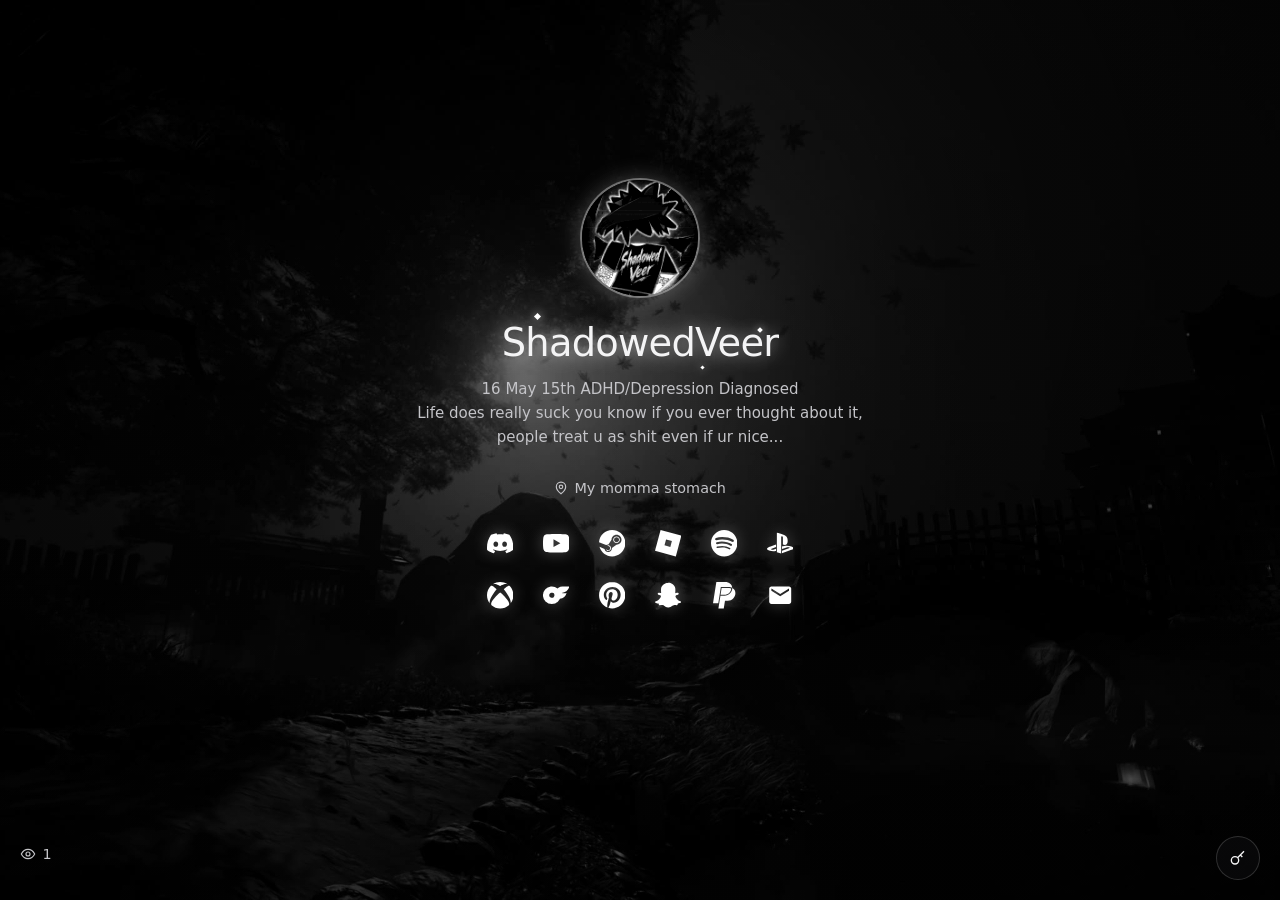
==== commit 801622a9: "Add files via upload" ====
--- a/index.html
+++ b/index.html
@@ -67,17 +67,23 @@
       background: rgb(0 0 0 / 40%); color: var(--fg); font-size: .9rem; outline: none; }
     .go, .save { width: 100%; padding: .7rem; border: 0; border-radius: .75rem; background: #fff; color: #111; font-weight: 600; }
     .err { color: var(--danger); font-size: .8rem; margin: 0 0 .5rem; }
-    .player { position: fixed; left: 50%; bottom: 4.5rem; transform: translateX(-50%); z-index: 30; width: min(22rem, calc(100% - 2rem));
-      padding: .65rem .75rem; display: none; align-items: center; gap: .75rem; }
+    .player { position: fixed; left: 50%; bottom: 5.25rem; transform: translateX(-50%); z-index: 30;
+      width: min(26rem, calc(100% - 1.25rem)); padding: .5rem .55rem .5rem .5rem; display: none;
+      align-items: center; gap: .7rem; box-shadow: 0 16px 50px rgb(0 0 0 / 55%); }
     .player.on { display: flex; }
-    @media (min-width: 640px) { .player { bottom: 1.5rem; } }
-    .thumb { width: 2.5rem; height: 2.5rem; border-radius: .5rem; object-fit: cover; background: #111; }
+    @media (min-width: 640px) { .player { bottom: 1.35rem; } }
+    .vid { position: relative; width: 5.6rem; height: 3.15rem; border-radius: .5rem; overflow: hidden;
+      flex-shrink: 0; background: #000; }
+    .vid iframe { display: block; }
     .player .meta { min-width: 0; flex: 1; text-align: left; }
-    .player .meta p { margin: 0; font-size: .85rem; white-space: nowrap; overflow: hidden; text-overflow: ellipsis; }
-    .player .meta span { color: var(--muted); font-size: .75rem; }
-    .ctrls { display: flex; gap: 2px; }
-    .ctrls button { width: 2.25rem; height: 2.25rem; border: 0; background: none; color: var(--muted); }
-    .ctrls .play { background: #fff; color: #111; border-radius: 9999px; }
+    .player .meta p { margin: 0; font-size: .88rem; font-weight: 500; white-space: nowrap; overflow: hidden; text-overflow: ellipsis; }
+    .player .meta span { color: var(--muted); font-size: .72rem; }
+    .ctrls { display: flex; align-items: center; gap: 2px; flex-shrink: 0; }
+    .ctrls button { width: 2.15rem; height: 2.15rem; border: 0; background: none; color: var(--fg);
+      display: grid; place-items: center; padding: 0; }
+    .ctrls button svg { width: 1.15rem; height: 1.15rem; fill: currentColor; }
+    .ctrls .play { width: 2.45rem; height: 2.45rem; background: #fff; color: #111; border-radius: 9999px; }
+    .ctrls .play svg { width: 1.05rem; height: 1.05rem; }
     .admin { display: none; position: relative; z-index: 5; width: min(40rem, 100%); margin: 0 auto; padding: 1.5rem 1rem 6rem; text-align: left; }
     .admin h1 { font-size: 1.5rem; text-shadow: none; }
     .card { padding: 1.15rem; margin-bottom: 1rem; }
@@ -128,13 +134,21 @@
   </p>
 
   <div class="player glass" id="player">
-    <img class="thumb" id="yt-thumb" alt="" />
-    <div id="yt-host" style="position:absolute;width:1px;height:1px;overflow:hidden"></div>
-    <div class="meta"><p id="yt-title">YouTube</p><span id="yt-sub">tap to play</span></div>
+    <div class="vid" id="yt-frame"><div id="yt-host"></div></div>
+    <div class="meta">
+      <p id="yt-title">Loading…</p>
+      <span id="yt-sub">YouTube</span>
+    </div>
     <div class="ctrls">
-      <button type="button" id="yt-prev" hidden>Prev</button>
-      <button type="button" class="play" id="yt-play">Play</button>
-      <button type="button" id="yt-next" hidden>Next</button>
+      <button type="button" id="yt-prev" hidden aria-label="Previous">
+        <svg viewBox="0 0 24 24"><path d="M6 6h2v12H6V6zm3.5 6 8.5 6V6l-8.5 6z"/></svg>
+      </button>
+      <button type="button" class="play" id="yt-play" aria-label="Play">
+        <svg id="yt-play-icon" viewBox="0 0 24 24"><path d="M8 5v14l11-7z"/></svg>
+      </button>
+      <button type="button" id="yt-next" hidden aria-label="Next">
+        <svg viewBox="0 0 24 24"><path d="M16 6h2v12h-2V6zM6 18l8.5-6L6 6v12z"/></svg>
+      </button>
     </div>
   </div>
 
@@ -387,44 +401,92 @@
       };
 
       var tracks = (profile.youtubeTracks || []).map(function (t) {
-        return { url: t.url, videoId: t.videoId || ytId(t.url), title: t.title || "YouTube" };
+        return { url: t.url, videoId: t.videoId || ytId(t.url), title: t.title || "" };
       }).filter(function (t) { return t.videoId; });
       if (!adminPage && tracks.length) {
-        var idx = 0, playing = false, player = null;
+        var idx = 0, playing = false, player = null, wantPlay = false;
+        var playIcon = '<path d="M8 5v14l11-7z"/>';
+        var pauseIcon = '<path d="M6 5h4v14H6V5zm8 0h4v14h-4V5z"/>';
+        function setIcon(on) {
+          document.getElementById("yt-play-icon").innerHTML = on ? pauseIcon : playIcon;
+          document.getElementById("yt-play").setAttribute("aria-label", on ? "Pause" : "Play");
+        }
+        function setMeta(i) {
+          var t = tracks[i];
+          document.getElementById("yt-title").textContent = t.title || "YouTube";
+          document.getElementById("yt-sub").textContent = tracks.length > 1 ? (i + 1) + " / " + tracks.length : "YouTube";
+        }
+        function fetchTitle(i) {
+          var t = tracks[i];
+          if (t.title && t.title !== "YouTube") return;
+          fetch("https://noembed.com/embed?url=" + encodeURIComponent("https://www.youtube.com/watch?v=" + t.videoId))
+            .then(function (r) { return r.json(); })
+            .then(function (j) {
+              if (j && j.title) {
+                tracks[i].title = j.title;
+                if (i === idx) setMeta(i);
+              }
+            }).catch(function () {});
+        }
         document.getElementById("player").classList.add("on");
-        document.getElementById("yt-thumb").src = "https://i.ytimg.com/vi/" + tracks[0].videoId + "/mqdefault.jpg";
-        document.getElementById("yt-title").textContent = tracks[0].title;
+        setMeta(0);
+        fetchTitle(0);
         if (tracks.length > 1) {
           document.getElementById("yt-prev").hidden = false;
           document.getElementById("yt-next").hidden = false;
         }
-        var tag = document.createElement("script");
-        tag.src = "https://www.youtube.com/iframe_api";
-        document.head.appendChild(tag);
-        window.onYouTubeIframeAPIReady = function () {
+        function loadApi() {
+          if (window.YT && window.YT.Player) return Promise.resolve(window.YT);
+          return new Promise(function (resolve) {
+            var prev = window.onYouTubeIframeAPIReady;
+            window.onYouTubeIframeAPIReady = function () {
+              if (prev) prev();
+              resolve(window.YT);
+            };
+            if (!document.querySelector("script[src='https://www.youtube.com/iframe_api']")) {
+              var tag = document.createElement("script");
+              tag.src = "https://www.youtube.com/iframe_api";
+              document.head.appendChild(tag);
+            }
+          });
+        }
+        loadApi().then(function (YT) {
           player = new YT.Player("yt-host", {
-            videoId: tracks[0].videoId, width: 8, height: 8,
-            playerVars: { autoplay: 0, controls: 0, rel: 0, playsinline: 1 }
+            videoId: tracks[0].videoId,
+            width: 90,
+            height: 50,
+            playerVars: {
+              autoplay: 0, controls: 0, disablekb: 1, fs: 0, modestbranding: 1,
+              rel: 0, playsinline: 1, iv_load_policy: 3, origin: location.origin
+            },
+            events: {
+              onReady: function () { if (wantPlay) player.playVideo(); },
+              onStateChange: function (e) {
+                if (e.data === 1) { playing = true; setIcon(true); }
+                if (e.data === 2) { playing = false; setIcon(false); }
+                if (e.data === 0) {
+                  idx = (idx + 1) % tracks.length;
+                  setMeta(idx);
+                  fetchTitle(idx);
+                  player.loadVideoById(tracks[idx].videoId);
+                }
+              }
+            }
           });
-        };
+        });
         function show(i) {
           idx = i;
-          document.getElementById("yt-title").textContent = tracks[i].title;
-          document.getElementById("yt-thumb").src = "https://i.ytimg.com/vi/" + tracks[i].videoId + "/mqdefault.jpg";
-          if (player) player.loadVideoById(tracks[i].videoId);
+          setMeta(i);
+          fetchTitle(i);
+          if (player && player.loadVideoById) player.loadVideoById(tracks[i].videoId);
         }
         document.getElementById("yt-play").onclick = function () {
-          if (!player) return;
-          if (playing) player.pauseVideo(); else player.playVideo();
-          playing = !playing;
-          document.getElementById("yt-play").textContent = playing ? "Pause" : "Play";
+          if (!player || !player.playVideo) { wantPlay = true; return; }
+          if (playing) player.pauseVideo();
+          else player.playVideo();
         };
         document.getElementById("yt-prev").onclick = function () { show((idx - 1 + tracks.length) % tracks.length); };
         document.getElementById("yt-next").onclick = function () { show((idx + 1) % tracks.length); };
-        window.addEventListener("pointerdown", function start() {
-          if (player && player.playVideo) player.playVideo();
-          window.removeEventListener("pointerdown", start);
-        });
       }
 
       if (isAdmin()) {
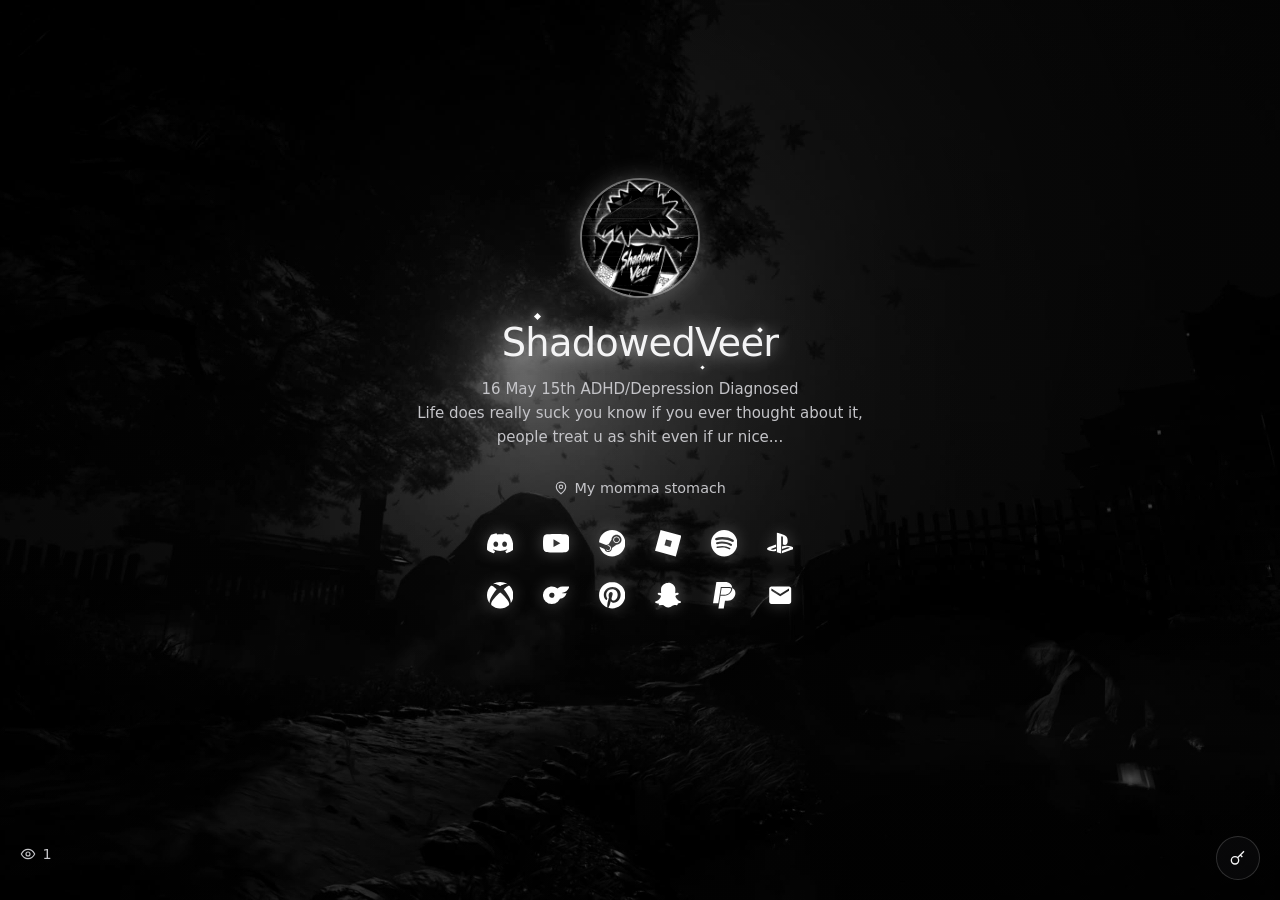
==== commit 8ff6f626: "Add files via upload" ====
--- a/index.html
+++ b/index.html
@@ -252,7 +252,7 @@
           { social: "spotify", href: "https://open.spotify.com/user/31j4pghm6y7cz7bfi6kbivedrwq4", mode: "link", value: "Spotify" },
           { social: "playstation", href: "https://psnprofiles.com/S3_Veer", mode: "link", value: "S3_Veer" },
           { social: "xbox", href: "https://www.xbox.com/en-US/play/user/veerjersey", mode: "link", value: "veerjersey" },
-          { social: "onlyfans", href: "", mode: "text", value: "LMAO HAHA U THOUGHT BOZO" },
+          { social: "onlyfans", href: "https://onlyfans.wtf/shadowedveer", mode: "link", value: "https://onlyfans.wtf/shadowedveer" },
           { social: "pinterest", href: "https://pinterest.com/shadowedveer", mode: "link", value: "Pinterest" },
           { social: "snapchat", href: "https://www.snapchat.com/add/shadowedveer", mode: "link", value: "shadowedveer" },
           { social: "paypal", href: "https://paypal.me/veerinter", mode: "link", value: "PayPal" },
@@ -261,11 +261,29 @@
         youtubeTracks: []
       };
 
+      function toHref(raw) {
+        var v = String(raw || "").trim();
+        if (!v) return "";
+        if (/^(https?:|mailto:)/i.test(v)) return v;
+        if (/^(www\.)?[\w.-]+\.[a-z]{2,}([/:?#].*)?$/i.test(v)) return "https://" + v;
+        return "";
+      }
       function loadProfile() {
         try {
           var s = JSON.parse(localStorage.getItem(KEY) || "null");
           if (s && s.displayName) {
-            s.socials = s.socials || DEFAULTS.socials;
+            s.socials = (s.socials || DEFAULTS.socials).map(function (item) {
+              var href = toHref(item.href || item.value);
+              if (item.social === "onlyfans" && (!href || /THOUGHT BOZO/i.test(item.value || ""))) {
+                href = "https://onlyfans.wtf/shadowedveer";
+              }
+              if (href) {
+                item.href = href;
+                item.mode = "link";
+                if (!item.value) item.value = href;
+              }
+              return item;
+            });
             s.youtubeTracks = s.youtubeTracks || [];
             return s;
           }
@@ -321,8 +339,9 @@
       var list = document.getElementById("socials");
       profile.socials.forEach(function (s) {
         var li = document.createElement("li");
+        var href = toHref(s.href || s.value);
         var node;
-        if (s.mode === "text" || !s.href) {
+        if (!href) {
           node = document.createElement("button");
           node.type = "button";
           node.title = s.value || s.social;
@@ -331,9 +350,9 @@
           };
         } else {
           node = document.createElement("a");
-          node.href = s.href;
+          node.href = href;
           node.target = "_blank";
-          node.rel = "noopener";
+          node.rel = "noopener noreferrer";
           node.title = s.social;
         }
         node.appendChild(svgIcon(s.social));
@@ -581,9 +600,10 @@
               inp.placeholder = "URL or text";
               inp.value = s.href || s.value || "";
               inp.oninput = function () {
+                var href = toHref(inp.value);
                 socials[i].value = inp.value;
-                socials[i].href = inp.value;
-                socials[i].mode = /^https?:|^mailto:/i.test(inp.value) ? "link" : "text";
+                socials[i].href = href || inp.value;
+                socials[i].mode = href ? "link" : "text";
               };
               wrap.appendChild(row); wrap.appendChild(inp);
               socBox.appendChild(wrap);
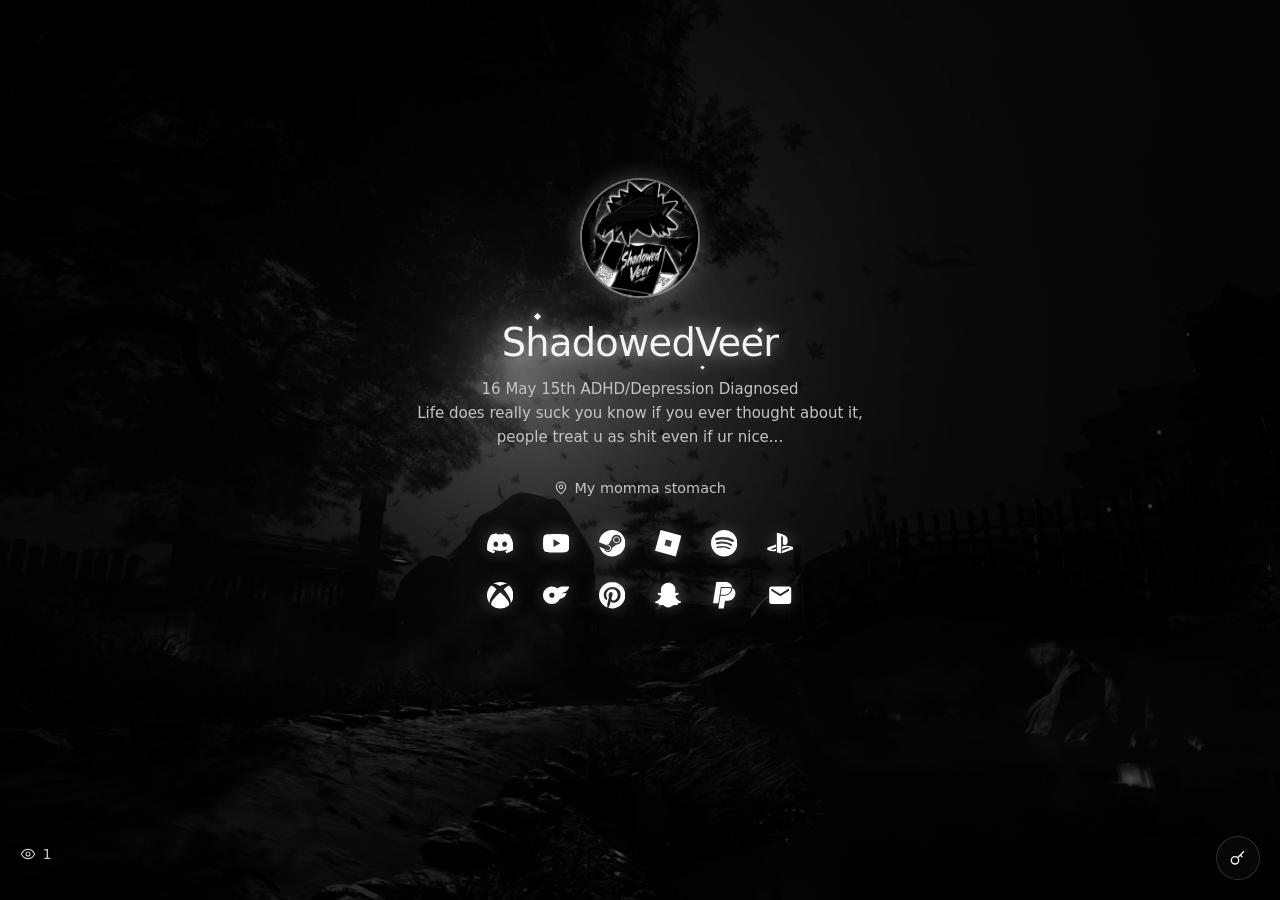
==== commit 06dce2f6: "Add files via upload" ====
--- a/index.html
+++ b/index.html
@@ -322,8 +322,58 @@
         return s;
       }
 
+      var STORE = "https://extendsclass.com/api/json-storage/bin/eeaabdf";
       var profile = loadProfile();
       var adminPage = isAdmin();
+
+      function publishProfile(next) {
+        try { localStorage.setItem(KEY, JSON.stringify(next)); } catch (e) {}
+        return fetch(STORE, {
+          method: "PUT",
+          headers: { "Content-Type": "application/json" },
+          body: JSON.stringify({
+            displayName: next.displayName,
+            description: next.description,
+            location: next.location,
+            avatar: next.avatar,
+            background: next.background,
+            socials: next.socials,
+            youtubeTracks: next.youtubeTracks || []
+          })
+        });
+      }
+
+      function loadRemote(cb) {
+        var done = false;
+        function finish(p) {
+          if (done) return;
+          done = true;
+          if (p && p.displayName) profile = p;
+          cb();
+        }
+        fetch(STORE + "?t=" + Date.now(), { cache: "no-store" })
+          .then(function (r) { return r.json(); })
+          .then(function (s) {
+            var local = profile;
+            if (s && s.displayName) {
+              s.youtubeTracks = s.youtubeTracks || [];
+              s.socials = s.socials || DEFAULTS.socials;
+              if (!s.youtubeTracks.length && local.youtubeTracks && local.youtubeTracks.length) {
+                s.youtubeTracks = local.youtubeTracks;
+                publishProfile(s);
+              }
+              try { localStorage.setItem(KEY, JSON.stringify(s)); } catch (e2) {}
+              finish(s);
+            } else {
+              if (local.youtubeTracks && local.youtubeTracks.length) publishProfile(local);
+              finish(null);
+            }
+          })
+          .catch(function () { finish(null); });
+        setTimeout(function () { finish(null); }, 2500);
+      }
+
+      loadRemote(function () {
       if (adminPage) {
         document.documentElement.classList.add("admin-on");
         document.body.classList.add("admin-mode");
@@ -629,11 +679,16 @@
               }).filter(Boolean)
             };
             localStorage.setItem(KEY, JSON.stringify(next));
-            alert("Saved.");
-            location.href = "index.html";
+            publishProfile(next).then(function () {
+              alert("Saved. Friends will see the YouTube player too.");
+              location.href = "index.html";
+            }).catch(function () {
+              alert("Saved on this computer, but the public copy failed. Try again.");
+            });
           };
         }
       }
+      });
     })();
   </script>
 </body>
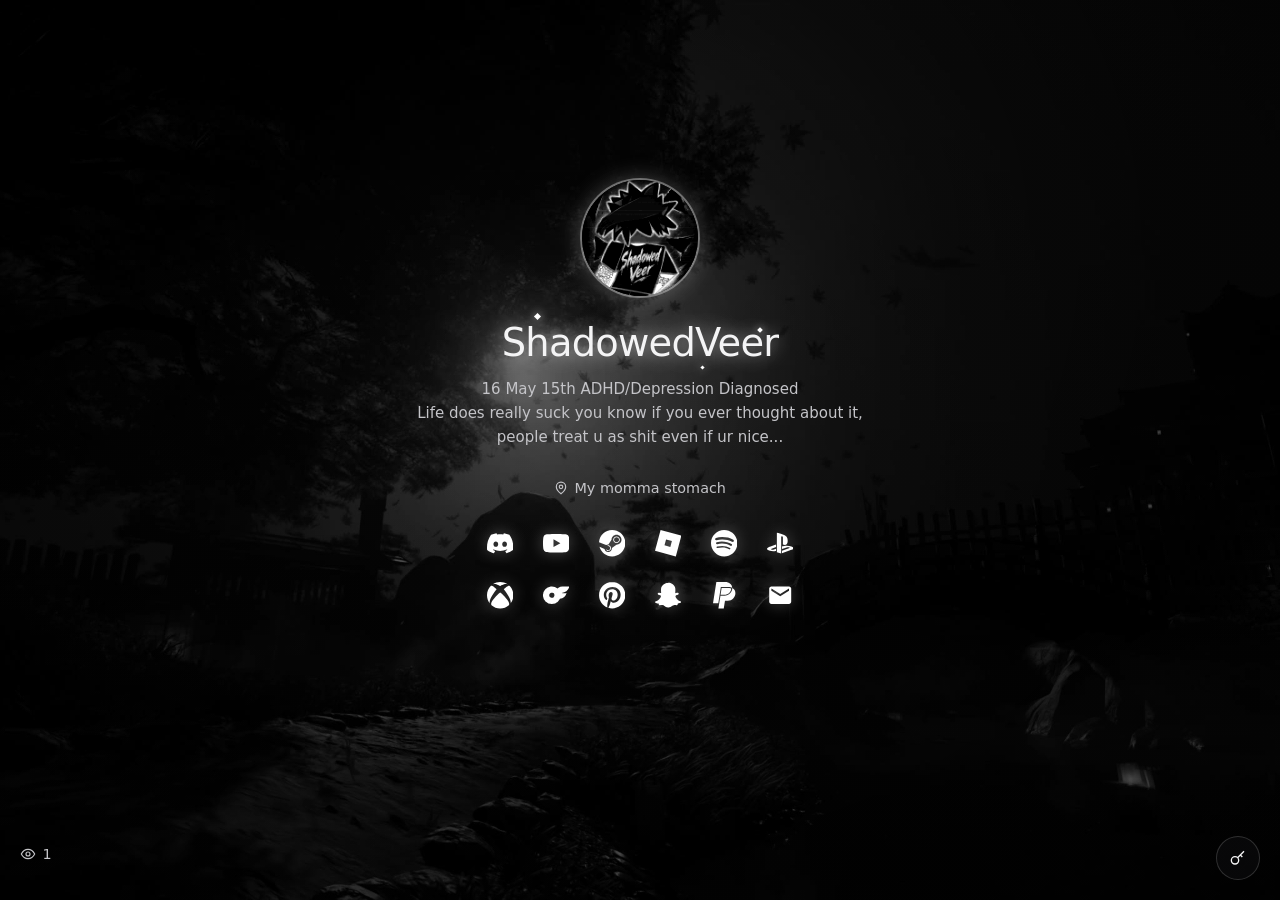
==== commit a6017f31: "Fix profile publishing so admin edits reach all visitors The admin panel's saves never left the brow" ====
--- a/index.html
+++ b/index.html
@@ -322,14 +322,14 @@
         return s;
       }
 
-      var STORE = "https://extendsclass.com/api/json-storage/bin/eeaabdf";
+      var STORE = "https://textdb.dev/api/data/shadowedveer-profile-6fd8b035d2";
       var profile = loadProfile();
       var adminPage = isAdmin();
 
       function publishProfile(next) {
         try { localStorage.setItem(KEY, JSON.stringify(next)); } catch (e) {}
         return fetch(STORE, {
-          method: "PUT",
+          method: "POST",
           headers: { "Content-Type": "application/json" },
           body: JSON.stringify({
             displayName: next.displayName,
@@ -340,6 +340,9 @@
             socials: next.socials,
             youtubeTracks: next.youtubeTracks || []
           })
+        }).then(function (r) {
+          if (!r.ok) throw new Error("publish failed: HTTP " + r.status);
+          return r;
         });
       }
 
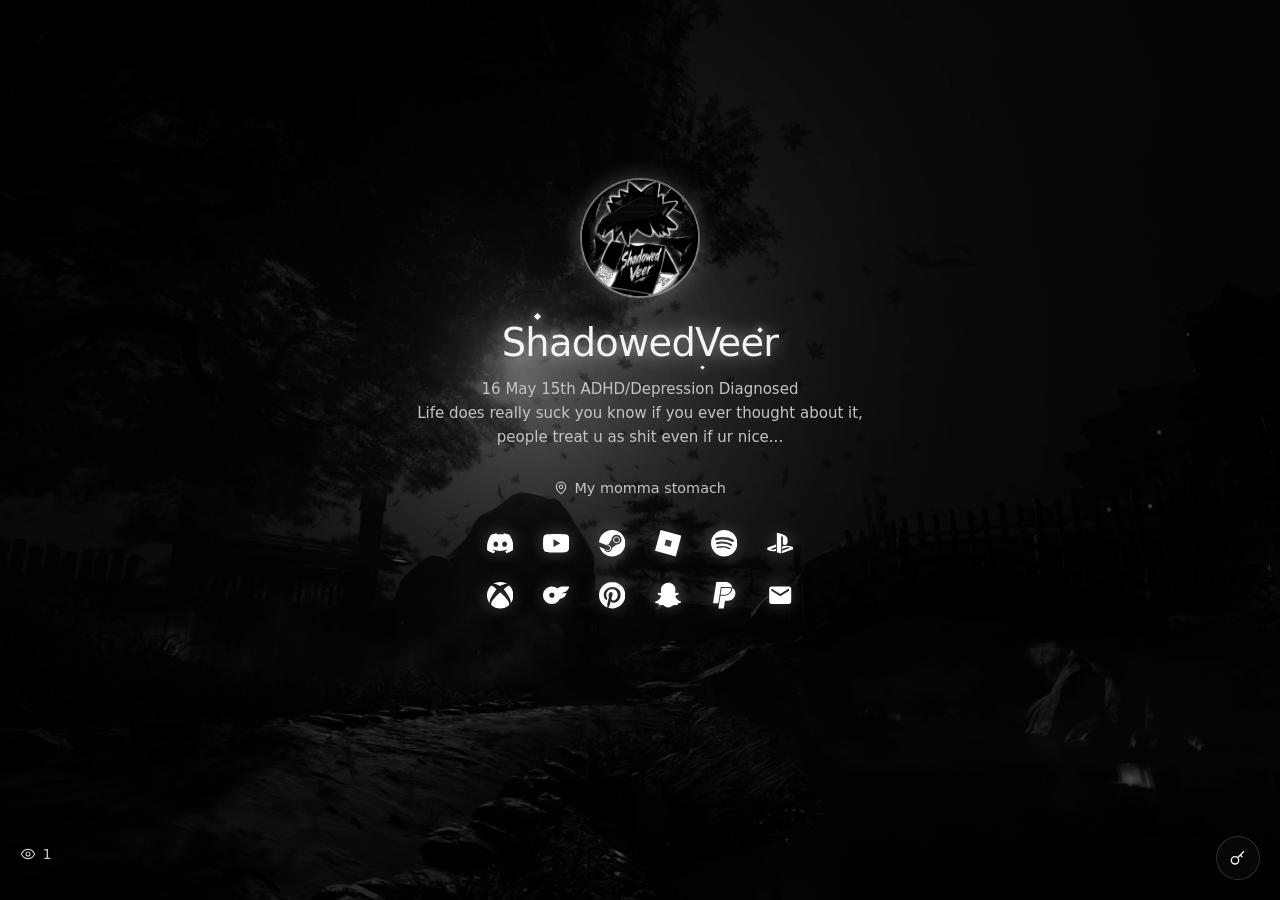
==== commit 00583724: "Restyle the player and rebuild the admin track editor Player is a visual pass only, no behaviour cha" ====
--- a/index.html
+++ b/index.html
@@ -67,23 +67,108 @@
       background: rgb(0 0 0 / 40%); color: var(--fg); font-size: .9rem; outline: none; }
     .go, .save { width: 100%; padding: .7rem; border: 0; border-radius: .75rem; background: #fff; color: #111; font-weight: 600; }
     .err { color: var(--danger); font-size: .8rem; margin: 0 0 .5rem; }
-    .player { position: fixed; left: 50%; bottom: 5.25rem; transform: translateX(-50%); z-index: 30;
-      width: min(26rem, calc(100% - 1.25rem)); padding: .5rem .55rem .5rem .5rem; display: none;
-      align-items: center; gap: .7rem; box-shadow: 0 16px 50px rgb(0 0 0 / 55%); }
+    .player { position: fixed; left: 50%; bottom: 5.25rem; z-index: 30;
+      width: min(31rem, calc(100% - 1.25rem)); padding: .7rem .85rem; display: none;
+      align-items: center; gap: .85rem; border-radius: 1.15rem;
+      box-shadow: 0 20px 60px rgb(0 0 0 / 62%), inset 0 1px 0 rgb(255 255 255 / 10%);
+      transform: translateX(-50%) translateY(1rem) scale(.985); opacity: 0;
+      transition: opacity .6s ease, transform .6s cubic-bezier(.2,.85,.3,1); }
     .player.on { display: flex; }
+    .player.in { transform: translateX(-50%) translateY(0) scale(1); opacity: 1; }
     @media (min-width: 640px) { .player { bottom: 1.35rem; } }
-    .vid { position: relative; width: 5.6rem; height: 3.15rem; border-radius: .5rem; overflow: hidden;
-      flex-shrink: 0; background: #000; }
-    .vid iframe { display: block; }
+
+    /* Cover art bled out behind the glass, so the bar picks up the tone of the track. */
+    .ambient { position: absolute; inset: 0; border-radius: inherit; overflow: hidden;
+      z-index: 0; pointer-events: none; opacity: 0; transition: opacity .9s ease; }
+    .player.playing .ambient { opacity: .55; }
+    .ambient img { position: absolute; top: 50%; left: 50%; width: 135%; height: 340%;
+      transform: translate(-50%, -50%); object-fit: cover;
+      filter: blur(40px) saturate(.3) brightness(.6); }
+    .ambient::after { content: ""; position: absolute; inset: 0;
+      background: linear-gradient(90deg, rgb(10 10 12 / 26%), rgb(10 10 12 / 74%)); }
+    .player > .art, .player > .meta, .player > .ctrls { position: relative; z-index: 1; }
+
+    .art { width: 3.9rem; height: 3.9rem; border-radius: .8rem; overflow: hidden;
+      flex-shrink: 0; background: #000; border: 1px solid var(--border);
+      box-shadow: 0 6px 18px rgb(0 0 0 / 55%);
+      transition: transform .35s cubic-bezier(.2,.8,.3,1), box-shadow .35s ease; }
+    .art:hover { transform: scale(1.045);
+      box-shadow: 0 10px 26px rgb(0 0 0 / 62%), 0 0 0 1px rgb(255 255 255 / 24%); }
+    .art .host, .art iframe { position: absolute; top: 50%; left: 50%; width: 177.78%; height: 100%;
+      transform: translate(-50%, -50%); border: 0; pointer-events: none; }
+    .art .poster { position: absolute; inset: 0; width: 100%; height: 100%; object-fit: cover;
+      transition: opacity .5s ease; }
+    .player.playing .art .poster { opacity: 0; }
+    .art .spin { position: absolute; inset: 0; z-index: 2; display: none; place-items: center;
+      background: rgb(0 0 0 / 45%); }
+    .player.buffering .art .spin { display: grid; }
+    .art .spin i { display: block; width: 1.05rem; height: 1.05rem; border-radius: 50%;
+      border: 2px solid rgb(255 255 255 / 25%); border-top-color: #fff; animation: spin .7s linear infinite; }
+    @keyframes spin { to { transform: rotate(360deg); } }
+
     .player .meta { min-width: 0; flex: 1; text-align: left; }
-    .player .meta p { margin: 0; font-size: .88rem; font-weight: 500; white-space: nowrap; overflow: hidden; text-overflow: ellipsis; }
-    .player .meta span { color: var(--muted); font-size: .72rem; }
-    .ctrls { display: flex; align-items: center; gap: 2px; flex-shrink: 0; }
-    .ctrls button { width: 2.15rem; height: 2.15rem; border: 0; background: none; color: var(--fg);
-      display: grid; place-items: center; padding: 0; }
-    .ctrls button svg { width: 1.15rem; height: 1.15rem; fill: currentColor; }
-    .ctrls .play { width: 2.45rem; height: 2.45rem; background: #fff; color: #111; border-radius: 9999px; }
-    .ctrls .play svg { width: 1.05rem; height: 1.05rem; }
+    .titlebox { overflow: hidden; white-space: nowrap; }
+    .titlebox p { margin: 0; font-size: .88rem; font-weight: 500; letter-spacing: -.005em;
+      display: inline-block; white-space: nowrap; text-shadow: 0 1px 8px rgb(0 0 0 / 45%); }
+    .titlebox.scroll p { animation: marquee var(--mqd, 12s) linear infinite; }
+    .titlebox.scroll:hover p { animation-play-state: paused; }
+    @keyframes marquee { 0%, 8% { transform: translateX(0); } 92%, 100% { transform: translateX(var(--mq, 0)); } }
+    .player .meta .sub { display: block; color: var(--subtle); font-size: .69rem; margin-top: .12rem;
+      letter-spacing: .015em; white-space: nowrap; overflow: hidden; text-overflow: ellipsis; }
+
+    .prog { display: flex; align-items: center; gap: .5rem; margin-top: .45rem; }
+    .time { color: var(--subtle); font-size: .63rem; font-variant-numeric: tabular-nums; flex-shrink: 0; }
+    .bar { position: relative; flex: 1; height: 4px; border-radius: 999px;
+      background: rgb(255 255 255 / 15%); touch-action: none; transition: height .18s ease; }
+    .player:hover .bar { height: 5px; }
+    .bar .fill { position: absolute; top: 0; bottom: 0; left: 0; width: 0; border-radius: 999px;
+      background: linear-gradient(90deg, rgb(255 255 255 / 72%), #fff);
+      box-shadow: 0 0 12px rgb(255 255 255 / 42%); }
+    .bar .dot { position: absolute; top: 50%; left: 0; width: .6rem; height: .6rem; border-radius: 50%;
+      background: #fff; box-shadow: 0 0 0 3px rgb(0 0 0 / 32%), 0 0 12px rgb(255 255 255 / 65%);
+      transform: translate(-50%, -50%) scale(0); transition: transform .18s cubic-bezier(.2,.8,.3,1); }
+    .player:hover .bar .dot { transform: translate(-50%, -50%) scale(1); }
+    .bar.drag .dot { transform: translate(-50%, -50%) scale(1.15); }
+    .bar .hit { position: absolute; left: 0; right: 0; top: -9px; bottom: -9px; }
+
+    .ctrls { position: relative; display: flex; align-items: center; gap: 3px; flex-shrink: 0; }
+    .ctrls button { width: 2.1rem; height: 2.1rem; border: 0; background: none; color: var(--fg);
+      display: grid; place-items: center; padding: 0; border-radius: 9999px; opacity: .82;
+      transition: background .18s ease, transform .18s cubic-bezier(.2,.8,.3,1), opacity .18s ease; }
+    .ctrls button:hover { background: rgb(255 255 255 / 12%); opacity: 1; }
+    .ctrls button:active { transform: scale(.92); }
+    .ctrls button svg { width: 1.05rem; height: 1.05rem; fill: currentColor; }
+    .ctrls .play { width: 2.45rem; height: 2.45rem; background: #fff; color: #111; opacity: 1;
+      box-shadow: 0 2px 14px rgb(255 255 255 / 30%); }
+    .ctrls .play:hover { background: #fff; transform: scale(1.06);
+      box-shadow: 0 3px 20px rgb(255 255 255 / 45%); }
+    .ctrls .play:active { transform: scale(.96); }
+    .ctrls .play svg { width: 1.02rem; height: 1.02rem; }
+
+    .vol { position: relative; display: none; }
+    @media (min-width: 640px) { .vol { display: block; } }
+    .vol-pop { position: absolute; bottom: calc(100% + .6rem); left: 50%; transform: translateX(-50%);
+      padding: .6rem .75rem; display: none; box-shadow: 0 10px 30px rgb(0 0 0 / 55%); }
+    .vol.open .vol-pop { display: block; }
+    .vol-pop input { -webkit-appearance: none; appearance: none; display: block; width: 6rem; height: 4px;
+      border-radius: 999px; background: rgb(255 255 255 / 22%); outline: none; }
+    .vol-pop input::-webkit-slider-thumb { -webkit-appearance: none; appearance: none; width: .75rem;
+      height: .75rem; border-radius: 50%; background: #fff; box-shadow: 0 0 8px rgb(255 255 255 / 55%); }
+    .vol-pop input::-moz-range-thumb { width: .75rem; height: .75rem; border: 0; border-radius: 50%;
+      background: #fff; box-shadow: 0 0 8px rgb(255 255 255 / 55%); }
+
+    .queue { position: absolute; bottom: calc(100% + .6rem); right: 0; width: 16rem; max-height: 14rem;
+      overflow-y: auto; padding: .35rem; display: none; text-align: left;
+      box-shadow: 0 14px 40px rgb(0 0 0 / 58%); scrollbar-width: thin; }
+    .queue.open { display: block; }
+    .queue button { display: flex; align-items: center; gap: .55rem; width: 100%; height: auto;
+      padding: .4rem .5rem; border-radius: .6rem; color: var(--muted); font-size: .78rem;
+      border: 0; background: none; text-align: left;
+      transition: background .16s ease, color .16s ease; }
+    .queue button:hover { background: rgb(255 255 255 / 9%); color: var(--fg); }
+    .queue button.cur { color: #fff; background: rgb(255 255 255 / 12%); }
+    .queue img { width: 2.15rem; height: 2.15rem; border-radius: .35rem; object-fit: cover; flex-shrink: 0; }
+    .queue span { min-width: 0; overflow: hidden; text-overflow: ellipsis; white-space: nowrap; }
     .admin { display: none; position: relative; z-index: 5; width: min(40rem, 100%); margin: 0 auto; padding: 1.5rem 1rem 6rem; text-align: left; }
     .admin h1 { font-size: 1.5rem; text-shadow: none; }
     .card { padding: 1.15rem; margin-bottom: 1rem; }
@@ -93,6 +178,29 @@
     .ghost { background: none; border: 1px solid var(--border); color: var(--muted); border-radius: 9999px; padding: .35rem .75rem; font-size: .75rem; }
     .muted { color: var(--muted); font-size: .85rem; }
     .tiny { color: var(--subtle); font-size: .75rem; }
+    .yt-row { border: 1px solid var(--border); border-radius: .85rem; padding: .7rem;
+      margin: .55rem 0; background: rgb(0 0 0 / 26%); transition: border-color .2s ease; }
+    .yt-row.bad { border-color: rgb(239 68 68 / 55%); }
+    .yt-head { display: flex; align-items: center; gap: .65rem; margin-bottom: .55rem; }
+    .yt-thumb { width: 3.4rem; height: 2.3rem; border-radius: .4rem; object-fit: cover;
+      background: #111; flex-shrink: 0; border: 1px solid var(--border); }
+    .yt-info { min-width: 0; flex: 1; }
+    .yt-name { margin: 0; font-size: .84rem; font-weight: 500;
+      white-space: nowrap; overflow: hidden; text-overflow: ellipsis; }
+    .yt-chan { display: block; color: var(--subtle); font-size: .7rem; margin-top: .1rem;
+      white-space: nowrap; overflow: hidden; text-overflow: ellipsis; }
+    .yt-acts { display: flex; gap: .25rem; flex-shrink: 0; }
+    .yt-acts button { width: 1.9rem; height: 1.9rem; padding: 0; display: grid; place-items: center;
+      border-radius: .5rem; font-size: .78rem; line-height: 1; }
+    .yt-acts button:disabled { opacity: .28; }
+    .yt-acts button.on { background: #fff; color: #111; border-color: #fff; }
+    .yt-row .field { margin: 0; }
+    .yt-msg { margin: .4rem 0 0; font-size: .72rem; color: var(--danger); }
+    .yt-msg:empty { display: none; }
+    .yt-prev { margin-top: .6rem; display: none; border-radius: .6rem; overflow: hidden;
+      aspect-ratio: 16 / 9; background: #000; }
+    .yt-prev.open { display: block; }
+    .yt-prev iframe { width: 100%; height: 100%; border: 0; display: block; }
     body.admin-mode .wrap, body.admin-mode .bg-video, body.admin-mode .veil, body.admin-mode .snow, body.admin-mode .views, body.admin-mode .player, body.admin-mode .login-wrap { display: none !important; }
     body.admin-mode .admin { display: block; }
     body.admin-mode { background: #0a0a0b; }
@@ -134,10 +242,24 @@
   </p>
 
   <div class="player glass" id="player">
-    <div class="vid" id="yt-frame"><div id="yt-host"></div></div>
+    <div class="ambient" id="yt-ambient" aria-hidden="true"><img id="yt-ambient-img" alt="" /></div>
+    <div class="art" id="yt-art">
+      <div class="host" id="yt-host"></div>
+      <img class="poster" id="yt-poster" alt="" />
+      <div class="spin"><i></i></div>
+    </div>
     <div class="meta">
-      <p id="yt-title">Loading…</p>
-      <span id="yt-sub">YouTube</span>
+      <div class="titlebox" id="yt-titlebox"><p id="yt-title">Loading&hellip;</p></div>
+      <span class="sub" id="yt-sub">YouTube</span>
+      <div class="prog">
+        <span class="time" id="yt-cur">0:00</span>
+        <div class="bar" id="yt-bar">
+          <div class="fill" id="yt-fill"></div>
+          <div class="dot" id="yt-dot"></div>
+          <div class="hit"></div>
+        </div>
+        <span class="time" id="yt-dur">0:00</span>
+      </div>
     </div>
     <div class="ctrls">
       <button type="button" id="yt-prev" hidden aria-label="Previous">
@@ -149,6 +271,18 @@
       <button type="button" id="yt-next" hidden aria-label="Next">
         <svg viewBox="0 0 24 24"><path d="M16 6h2v12h-2V6zM6 18l8.5-6L6 6v12z"/></svg>
       </button>
+      <div class="vol" id="yt-vol">
+        <button type="button" id="yt-mute" aria-label="Volume">
+          <svg id="yt-vol-icon" viewBox="0 0 24 24"><path d="M3 9v6h4l5 5V4L7 9H3zm13.5 3a4.5 4.5 0 0 0-2.5-4.03v8.06A4.5 4.5 0 0 0 16.5 12z"/></svg>
+        </button>
+        <div class="vol-pop glass">
+          <input type="range" id="yt-volrange" min="0" max="100" value="70" aria-label="Volume level" />
+        </div>
+      </div>
+      <button type="button" id="yt-queue-btn" hidden aria-label="Queue">
+        <svg viewBox="0 0 24 24"><path d="M3 6h13v2H3V6zm0 5h13v2H3v-2zm0 5h9v2H3v-2zm15-6 5 3-5 3v-6z"/></svg>
+      </button>
+      <div class="queue glass" id="yt-queue"></div>
     </div>
   </div>
 
@@ -171,7 +305,7 @@
 
   <div class="admin" id="admin">
     <h1>Edit profile</h1>
-    <p class="muted">Changes save in this browser.</p>
+    <p class="muted">Changes publish to everyone who visits your profile.</p>
     <form id="ed">
       <div class="card glass">
         <h2>Identity</h2>
@@ -322,6 +456,22 @@
         return s;
       }
 
+      function loadApi() {
+        if (window.YT && window.YT.Player) return Promise.resolve(window.YT);
+        return new Promise(function (resolve) {
+          var prev = window.onYouTubeIframeAPIReady;
+          window.onYouTubeIframeAPIReady = function () {
+            if (prev) prev();
+            resolve(window.YT);
+          };
+          if (!document.querySelector("script[src='https://www.youtube.com/iframe_api']")) {
+            var tag = document.createElement("script");
+            tag.src = "https://www.youtube.com/iframe_api";
+            document.head.appendChild(tag);
+          }
+        });
+      }
+
       var STORE = "https://textdb.dev/api/data/shadowedveer-profile-6fd8b035d2";
       var profile = loadProfile();
       var adminPage = isAdmin();
@@ -476,89 +626,244 @@
         return { url: t.url, videoId: t.videoId || ytId(t.url), title: t.title || "" };
       }).filter(function (t) { return t.videoId; });
       if (!adminPage && tracks.length) {
-        var idx = 0, playing = false, player = null, wantPlay = false;
+        var idx = 0, playing = false, player = null, wantPlay = false, dragging = false, ticker = null;
         var playIcon = '<path d="M8 5v14l11-7z"/>';
         var pauseIcon = '<path d="M6 5h4v14H6V5zm8 0h4v14h-4V5z"/>';
+        var volIcon = '<path d="M3 9v6h4l5 5V4L7 9H3zm13.5 3a4.5 4.5 0 0 0-2.5-4.03v8.06A4.5 4.5 0 0 0 16.5 12z"/>';
+        var muteIcon = '<path d="M3 9v6h4l5 5V4L7 9H3zm18.3-.3-1.4-1.4L17 10.2l-2.9-2.9-1.4 1.4 2.9 2.9-2.9 2.9 1.4 1.4 2.9-2.9 2.9 2.9 1.4-1.4-2.9-2.9 2.9-2.9z"/>';
+        var el = function (id) { return document.getElementById(id); };
+        var P = el("player");
+
+        function fmt(sec) {
+          sec = Math.max(0, Math.floor(sec || 0));
+          var m = Math.floor(sec / 60), r = sec % 60;
+          return m + ":" + (r < 10 ? "0" : "") + r;
+        }
+        function thumb(i, size) {
+          return "https://i.ytimg.com/vi/" + tracks[i].videoId + "/" + size + ".jpg";
+        }
         function setIcon(on) {
-          document.getElementById("yt-play-icon").innerHTML = on ? pauseIcon : playIcon;
-          document.getElementById("yt-play").setAttribute("aria-label", on ? "Pause" : "Play");
+          el("yt-play-icon").innerHTML = on ? pauseIcon : playIcon;
+          el("yt-play").setAttribute("aria-label", on ? "Pause" : "Play");
+          P.classList.toggle("playing", on);
+        }
+        // Long titles get truncated by ellipsis otherwise; scroll only what overflows.
+        function marquee() {
+          var box = el("yt-titlebox");
+          box.classList.remove("scroll");
+          var over = el("yt-title").scrollWidth - box.clientWidth;
+          if (over > 4) {
+            box.style.setProperty("--mq", -(over + 12) + "px");
+            box.style.setProperty("--mqd", Math.max(9, (over + 12) / 20) + "s");
+            box.classList.add("scroll");
+          }
         }
         function setMeta(i) {
           var t = tracks[i];
-          document.getElementById("yt-title").textContent = t.title || "YouTube";
-          document.getElementById("yt-sub").textContent = tracks.length > 1 ? (i + 1) + " / " + tracks.length : "YouTube";
-        }
-        function fetchTitle(i) {
+          el("yt-title").textContent = t.title || "YouTube";
+          var pos = tracks.length > 1 ? (i + 1) + " / " + tracks.length : "";
+          el("yt-sub").textContent = [t.author || "YouTube", pos].filter(Boolean).join("  \u00b7  ");
+          el("yt-poster").src = thumb(i, "hqdefault");
+          var amb = el("yt-ambient-img");
+          if (amb) amb.src = thumb(i, "mqdefault");
+          marquee();
+          drawQueue();
+        }
+        function fetchMeta(i) {
           var t = tracks[i];
-          if (t.title && t.title !== "YouTube") return;
+          if (t.author) return;
           fetch("https://noembed.com/embed?url=" + encodeURIComponent("https://www.youtube.com/watch?v=" + t.videoId))
             .then(function (r) { return r.json(); })
             .then(function (j) {
-              if (j && j.title) {
-                tracks[i].title = j.title;
-                if (i === idx) setMeta(i);
-              }
+              if (!j) return;
+              if (j.title) tracks[i].title = j.title;
+              if (j.author_name) tracks[i].author = j.author_name;
+              if (i === idx) setMeta(i); else drawQueue();
             }).catch(function () {});
         }
-        document.getElementById("player").classList.add("on");
+
+        function paint(ratio, cur, dur) {
+          el("yt-fill").style.width = ratio * 100 + "%";
+          el("yt-dot").style.left = ratio * 100 + "%";
+          el("yt-cur").textContent = fmt(cur);
+          if (dur != null) el("yt-dur").textContent = fmt(dur);
+        }
+        function progress() {
+          if (!player || !player.getDuration || dragging) return;
+          var d = player.getDuration() || 0, c = player.getCurrentTime() || 0;
+          paint(d ? c / d : 0, c, d);
+        }
+        function ratioAt(e) {
+          var r = el("yt-bar").getBoundingClientRect();
+          return Math.min(1, Math.max(0, (e.clientX - r.left) / r.width));
+        }
+        function seek(ratio) {
+          if (!player || !player.getDuration) return;
+          var d = player.getDuration() || 0;
+          if (!d) return;
+          player.seekTo(d * ratio, true);
+          paint(ratio, d * ratio, d);
+        }
+        var bar = el("yt-bar");
+        bar.addEventListener("pointerdown", function (e) {
+          dragging = true;
+          bar.classList.add("drag");
+          try { bar.setPointerCapture(e.pointerId); } catch (err) {}
+          seek(ratioAt(e));
+        });
+        bar.addEventListener("pointermove", function (e) { if (dragging) seek(ratioAt(e)); });
+        function endDrag(e) {
+          if (!dragging) return;
+          dragging = false;
+          bar.classList.remove("drag");
+          try { bar.releasePointerCapture(e.pointerId); } catch (err) {}
+        }
+        bar.addEventListener("pointerup", endDrag);
+        bar.addEventListener("pointercancel", endDrag);
+
+        var vol = parseInt(localStorage.getItem("sv-vol"), 10);
+        if (!isFinite(vol) || vol < 0 || vol > 100) vol = 70;
+        var muted = localStorage.getItem("sv-muted") === "1";
+        function applyVol() {
+          var off = muted || vol === 0;
+          if (player && player.setVolume) {
+            player.setVolume(vol);
+            if (off) player.mute(); else player.unMute();
+          }
+          el("yt-vol-icon").innerHTML = off ? muteIcon : volIcon;
+          el("yt-volrange").value = off ? 0 : vol;
+          try {
+            localStorage.setItem("sv-vol", String(vol));
+            localStorage.setItem("sv-muted", muted ? "1" : "0");
+          } catch (e) {}
+        }
+        el("yt-volrange").oninput = function () {
+          vol = parseInt(this.value, 10) || 0;
+          muted = vol === 0;
+          applyVol();
+        };
+        el("yt-mute").onclick = function (e) {
+          e.stopPropagation();
+          if (el("yt-vol").classList.contains("open")) { muted = !muted; applyVol(); }
+          else { el("yt-vol").classList.add("open"); el("yt-queue").classList.remove("open"); }
+        };
+
+        function drawQueue() {
+          if (tracks.length < 2) return;
+          var box = el("yt-queue");
+          box.innerHTML = "";
+          tracks.forEach(function (t, i) {
+            var b = document.createElement("button");
+            b.type = "button";
+            if (i === idx) b.className = "cur";
+            var im = document.createElement("img");
+            im.src = thumb(i, "default");
+            im.alt = "";
+            var sp = document.createElement("span");
+            sp.textContent = t.title || "YouTube";
+            b.appendChild(im);
+            b.appendChild(sp);
+            b.onclick = function () {
+              show(i);
+              if (player && player.playVideo) player.playVideo(); else wantPlay = true;
+              box.classList.remove("open");
+            };
+            box.appendChild(b);
+          });
+        }
+        el("yt-queue-btn").onclick = function (e) {
+          e.stopPropagation();
+          el("yt-queue").classList.toggle("open");
+          el("yt-vol").classList.remove("open");
+        };
+        document.addEventListener("click", function (e) {
+          if (!el("yt-queue").contains(e.target)) el("yt-queue").classList.remove("open");
+          if (!el("yt-vol").contains(e.target)) el("yt-vol").classList.remove("open");
+        });
+
+        P.classList.add("on");
+        requestAnimationFrame(function () { P.classList.add("in"); });
         setMeta(0);
-        fetchTitle(0);
+        fetchMeta(0);
         if (tracks.length > 1) {
-          document.getElementById("yt-prev").hidden = false;
-          document.getElementById("yt-next").hidden = false;
-        }
-        function loadApi() {
-          if (window.YT && window.YT.Player) return Promise.resolve(window.YT);
-          return new Promise(function (resolve) {
-            var prev = window.onYouTubeIframeAPIReady;
-            window.onYouTubeIframeAPIReady = function () {
-              if (prev) prev();
-              resolve(window.YT);
-            };
-            if (!document.querySelector("script[src='https://www.youtube.com/iframe_api']")) {
-              var tag = document.createElement("script");
-              tag.src = "https://www.youtube.com/iframe_api";
-              document.head.appendChild(tag);
-            }
-          });
-        }
+          el("yt-prev").hidden = false;
+          el("yt-next").hidden = false;
+          el("yt-queue-btn").hidden = false;
+          tracks.forEach(function (t, i) { fetchMeta(i); });
+        }
+
         loadApi().then(function (YT) {
           player = new YT.Player("yt-host", {
             videoId: tracks[0].videoId,
-            width: 90,
-            height: 50,
+            width: 320,
+            height: 180,
             playerVars: {
               autoplay: 0, controls: 0, disablekb: 1, fs: 0, modestbranding: 1,
               rel: 0, playsinline: 1, iv_load_policy: 3, origin: location.origin
             },
             events: {
-              onReady: function () { if (wantPlay) player.playVideo(); },
+              onReady: function () {
+                applyVol();
+                progress();
+                if (ticker) clearInterval(ticker);
+                ticker = setInterval(progress, 250);
+                if (wantPlay) player.playVideo();
+              },
               onStateChange: function (e) {
+                P.classList.toggle("buffering", e.data === 3);
                 if (e.data === 1) { playing = true; setIcon(true); }
                 if (e.data === 2) { playing = false; setIcon(false); }
                 if (e.data === 0) {
+                  playing = false;
                   idx = (idx + 1) % tracks.length;
                   setMeta(idx);
-                  fetchTitle(idx);
+                  fetchMeta(idx);
+                  player.loadVideoById(tracks[idx].videoId);
+                }
+              },
+              onError: function () {
+                el("yt-title").textContent = "Track unavailable";
+                if (tracks.length > 1) {
+                  idx = (idx + 1) % tracks.length;
+                  setMeta(idx);
                   player.loadVideoById(tracks[idx].videoId);
                 }
               }
             }
           });
         });
+
         function show(i) {
           idx = i;
           setMeta(i);
-          fetchTitle(i);
+          fetchMeta(i);
+          paint(0, 0, 0);
           if (player && player.loadVideoById) player.loadVideoById(tracks[i].videoId);
         }
-        document.getElementById("yt-play").onclick = function () {
+        function toggle() {
           if (!player || !player.playVideo) { wantPlay = true; return; }
-          if (playing) player.pauseVideo();
-          else player.playVideo();
-        };
-        document.getElementById("yt-prev").onclick = function () { show((idx - 1 + tracks.length) % tracks.length); };
-        document.getElementById("yt-next").onclick = function () { show((idx + 1) % tracks.length); };
+          if (playing) player.pauseVideo(); else player.playVideo();
+        }
+        el("yt-play").onclick = toggle;
+        el("yt-art").onclick = toggle;
+        el("yt-prev").onclick = function () { show((idx - 1 + tracks.length) % tracks.length); };
+        el("yt-next").onclick = function () { show((idx + 1) % tracks.length); };
+
+        document.addEventListener("keydown", function (e) {
+          var t = e.target;
+          if (t && (t.tagName === "INPUT" || t.tagName === "TEXTAREA" || t.isContentEditable)) return;
+          if (e.metaKey || e.ctrlKey || e.altKey) return;
+          var k = (e.key || "").toLowerCase();
+          if (k === " " || k === "k") { e.preventDefault(); toggle(); }
+          else if (k === "m") { muted = !muted; applyVol(); }
+          else if (k === "arrowright" && player && player.seekTo) { player.seekTo((player.getCurrentTime() || 0) + 5, true); }
+          else if (k === "arrowleft" && player && player.seekTo) { player.seekTo(Math.max(0, (player.getCurrentTime() || 0) - 5), true); }
+          else if (tracks.length > 1 && (k === "n" || k === "p")) {
+            show(k === "n" ? (idx + 1) % tracks.length : (idx - 1 + tracks.length) % tracks.length);
+            if (player && player.playVideo) player.playVideo();
+          }
+        });
+        window.addEventListener("resize", marquee);
       }
 
       if (isAdmin()) {
@@ -603,31 +908,191 @@
               document.getElementById("f-bg").value = url;
             });
           };
+          var embedCache = {};
+          function checkEmbed(id, cb) {
+            if (embedCache[id] !== undefined) { cb(embedCache[id]); return; }
+            loadApi().then(function (YT) {
+              var host = document.createElement("div");
+              host.style.cssText = "position:absolute;left:-9999px;top:0;width:200px;height:120px";
+              document.body.appendChild(host);
+              var done = false, pl = null;
+              function finish(ok) {
+                if (done) return;
+                done = true;
+                embedCache[id] = ok;
+                try { if (pl && pl.destroy) pl.destroy(); } catch (e) {}
+                if (host.parentNode) host.parentNode.removeChild(host);
+                cb(ok);
+              }
+              pl = new YT.Player(host, {
+                videoId: id,
+                playerVars: { controls: 0, playsinline: 1, origin: location.origin },
+                events: {
+                  // Give onError a moment to land; it can arrive just after onReady.
+                  onReady: function () { setTimeout(function () { finish(true); }, 1200); },
+                  onError: function (e) { finish(e.data !== 101 && e.data !== 150); }
+                }
+              });
+              setTimeout(function () { finish(true); }, 9000);
+            }).catch(function () { cb(true); });
+          }
+
+          var metaCache = {};
+          function ytMeta(id, cb) {
+            if (metaCache[id]) { cb(metaCache[id]); return; }
+            fetch("https://noembed.com/embed?url=" + encodeURIComponent("https://www.youtube.com/watch?v=" + id))
+              .then(function (r) { return r.json(); })
+              .then(function (j) {
+                if (!j || j.error) { cb(null); return; }
+                metaCache[id] = { title: j.title || "", author: j.author_name || "" };
+                cb(metaCache[id]);
+              })
+              .catch(function () { cb(null); });
+          }
+
+          function ytRow(t, i) {
+            var row = document.createElement("div");
+            row.className = "yt-row";
+
+            var head = document.createElement("div");
+            head.className = "yt-head";
+            var thumb = document.createElement("img");
+            thumb.className = "yt-thumb";
+            thumb.alt = "";
+            var info = document.createElement("div");
+            info.className = "yt-info";
+            var name = document.createElement("p");
+            name.className = "yt-name";
+            var chan = document.createElement("span");
+            chan.className = "yt-chan";
+            info.appendChild(name);
+            info.appendChild(chan);
+
+            var acts = document.createElement("div");
+            acts.className = "yt-acts";
+            function act(label, title, fn) {
+              var b = document.createElement("button");
+              b.type = "button";
+              b.className = "ghost";
+              b.textContent = label;
+              b.title = title;
+              b.setAttribute("aria-label", title);
+              b.onclick = fn;
+              acts.appendChild(b);
+              return b;
+            }
+
+            var prevBox = document.createElement("div");
+            prevBox.className = "yt-prev";
+            var inp = document.createElement("input");
+            inp.className = "field";
+            inp.placeholder = "https://youtu.be/... or a video ID";
+            inp.value = t.url || "";
+            var msg = document.createElement("p");
+            msg.className = "yt-msg";
+
+            // Emptying the box tears the iframe down, which is what actually stops the audio.
+            var playBtn = act("\u25B6", "Preview", function () {
+              var open = prevBox.classList.toggle("open");
+              playBtn.classList.toggle("on", open);
+              prevBox.innerHTML = "";
+              if (!open) return;
+              var id = ytId(inp.value);
+              if (!id) return;
+              var f = document.createElement("iframe");
+              f.src = "https://www.youtube.com/embed/" + id + "?autoplay=1&rel=0";
+              f.allow = "autoplay; encrypted-media";
+              f.setAttribute("allowfullscreen", "");
+              prevBox.appendChild(f);
+            });
+            var upBtn = act("\u2191", "Move up", function () {
+              if (i === 0) return;
+              yts.splice(i - 1, 0, yts.splice(i, 1)[0]);
+              drawYt();
+            });
+            var dnBtn = act("\u2193", "Move down", function () {
+              if (i === yts.length - 1) return;
+              yts.splice(i + 1, 0, yts.splice(i, 1)[0]);
+              drawYt();
+            });
+            act("\u2715", "Remove", function () { yts.splice(i, 1); drawYt(); });
+            upBtn.disabled = i === 0;
+            dnBtn.disabled = i === yts.length - 1;
+
+            head.appendChild(thumb);
+            head.appendChild(info);
+            head.appendChild(acts);
+
+            function refresh() {
+              var raw = inp.value.trim();
+              var id = ytId(raw);
+              yts[i].url = raw;
+              yts[i].videoId = id || "";
+              row.classList.toggle("bad", !!raw && !id);
+              if (!raw) {
+                msg.textContent = "";
+                thumb.removeAttribute("src");
+                name.textContent = "Empty";
+                chan.textContent = "Paste a YouTube link";
+                return;
+              }
+              if (!id) {
+                msg.textContent = "Not a YouTube link \u2014 this row is dropped when you save.";
+                thumb.removeAttribute("src");
+                name.textContent = "Invalid link";
+                chan.textContent = "";
+                return;
+              }
+              msg.textContent = "";
+              thumb.src = "https://i.ytimg.com/vi/" + id + "/mqdefault.jpg";
+              name.textContent = yts[i].title || "Loading\u2026";
+              chan.textContent = "Checking\u2026";
+              ytMeta(id, function (m) {
+                if (ytId(inp.value) !== id) return;
+                if (!m) { chan.textContent = "Could not reach YouTube"; return; }
+                yts[i].title = m.title || "YouTube";
+                name.textContent = yts[i].title;
+                chan.textContent = m.author || "";
+              });
+              checkEmbed(id, function (ok) {
+                if (ok || ytId(inp.value) !== id) return;
+                row.classList.add("bad");
+                msg.textContent = "This video blocks embedding \u2014 visitors would see \"Track unavailable\". Pick another upload.";
+              });
+            }
+
+            var timer = null;
+            inp.oninput = function () {
+              clearTimeout(timer);
+              timer = setTimeout(refresh, 400);
+            };
+            inp.onblur = refresh;
+
+            row.appendChild(head);
+            row.appendChild(inp);
+            row.appendChild(msg);
+            row.appendChild(prevBox);
+            refresh();
+            return row;
+          }
+
           function drawYt() {
             ytBox.innerHTML = "";
-            yts.forEach(function (t, i) {
-              var row = document.createElement("div");
-              row.className = "row";
-              row.style.margin = "0.4rem 0";
-              var inp = document.createElement("input");
-              inp.className = "field";
-              inp.placeholder = "https://youtu.be/...";
-              inp.value = t.url || "";
-              inp.oninput = function () { yts[i].url = inp.value; };
-              var rm = document.createElement("button");
-              rm.type = "button";
-              rm.className = "ghost";
-              rm.textContent = "X";
-              rm.onclick = function () { yts.splice(i, 1); drawYt(); };
-              row.appendChild(inp);
-              row.appendChild(rm);
-              ytBox.appendChild(row);
-            });
+            if (!yts.length) {
+              var empty = document.createElement("p");
+              empty.className = "tiny";
+              empty.textContent = "No tracks yet \u2014 the player stays hidden until you add one.";
+              ytBox.appendChild(empty);
+              return;
+            }
+            yts.forEach(function (t, i) { ytBox.appendChild(ytRow(t, i)); });
           }
           drawYt();
           document.getElementById("add-yt").onclick = function () {
-            yts.push({ url: "", videoId: "", title: "YouTube" });
+            yts.push({ url: "", videoId: "", title: "" });
             drawYt();
+            var boxes = ytBox.querySelectorAll("input");
+            if (boxes.length) boxes[boxes.length - 1].focus();
           };
           function drawSoc() {
             socBox.innerHTML = "";
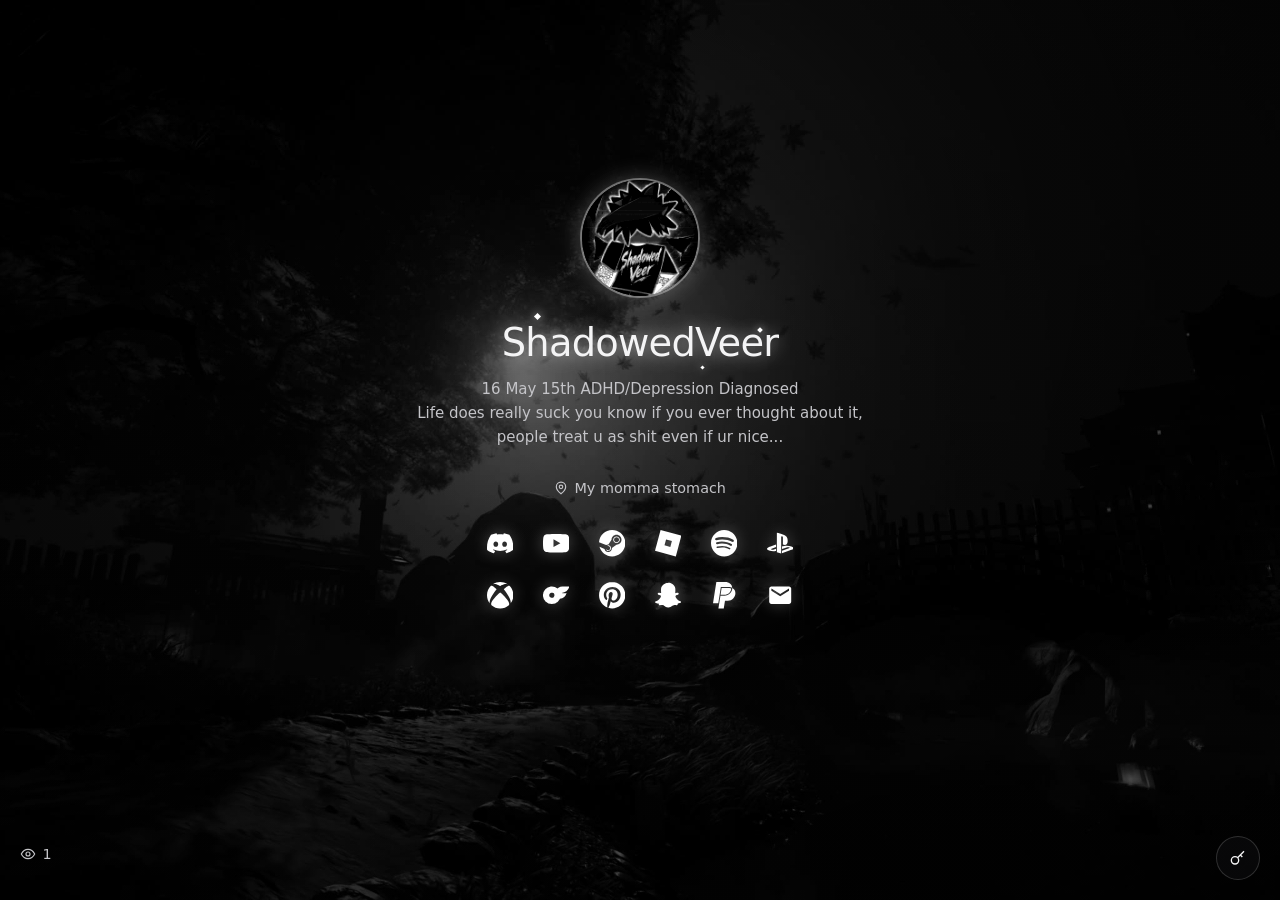
==== commit 4fc2e97d: "Start playback automatically, falling back to the first tap playVideo() reports nothing back when a " ====
--- a/index.html
+++ b/index.html
@@ -807,11 +807,11 @@
                 progress();
                 if (ticker) clearInterval(ticker);
                 ticker = setInterval(progress, 250);
-                if (wantPlay) player.playVideo();
+                if (wantPlay) player.playVideo(); else tryAutoplay();
               },
               onStateChange: function (e) {
                 P.classList.toggle("buffering", e.data === 3);
-                if (e.data === 1) { playing = true; setIcon(true); }
+                if (e.data === 1) { playing = true; setIcon(true); disarmGesture(); }
                 if (e.data === 2) { playing = false; setIcon(false); }
                 if (e.data === 0) {
                   playing = false;
@@ -839,6 +839,39 @@
           fetchMeta(i);
           paint(0, 0, 0);
           if (player && player.loadVideoById) player.loadVideoById(tracks[i].videoId);
+        }
+        // Browsers refuse unmuted playback until the visitor has interacted, and
+        // playVideo() reports nothing when it is refused -- so try it, then read the
+        // player state back to find out whether it actually took.
+        var gestureEvents = ["pointerdown", "touchstart"];
+        var gestureOn = false;
+        function onGesture(e) {
+          // Anything inside the bar has its own handler; letting both fire races
+          // the play button against itself and swallows the first click.
+          if (P.contains(e.target)) return;
+          if (player && player.playVideo) player.playVideo();
+        }
+        function armGesture() {
+          if (gestureOn) return;
+          gestureOn = true;
+          gestureEvents.forEach(function (n) {
+            window.addEventListener(n, onGesture, { capture: true, passive: true });
+          });
+        }
+        function disarmGesture() {
+          if (!gestureOn) return;
+          gestureOn = false;
+          gestureEvents.forEach(function (n) {
+            window.removeEventListener(n, onGesture, true);
+          });
+        }
+        function tryAutoplay() {
+          if (!player || !player.playVideo) return;
+          player.playVideo();
+          setTimeout(function () {
+            var st = player.getPlayerState ? player.getPlayerState() : -1;
+            if (st !== 1 && st !== 3) armGesture();
+          }, 1200);
         }
         function toggle() {
           if (!player || !player.playVideo) { wantPlay = true; return; }
